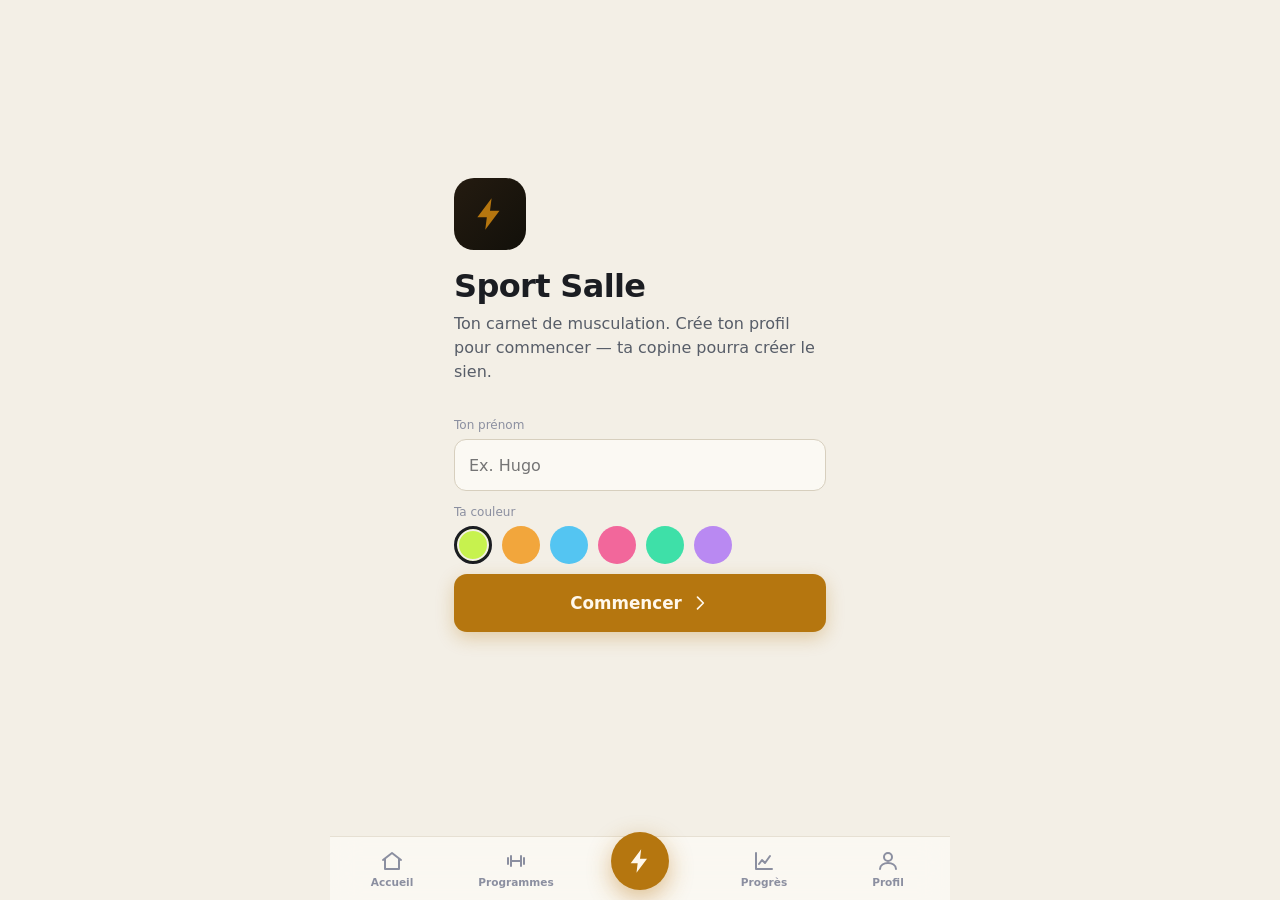
==== index.html @ 4b0e05f3 "Sport Salle — PWA de suivi muscu (v1) Application installable offline-first : multi-profil, biblioth" ====
<!doctype html>
<html lang="fr">
<head>
<meta charset="utf-8">
<meta name="viewport" content="width=device-width, initial-scale=1, viewport-fit=cover, maximum-scale=1, user-scalable=no">
<meta name="theme-color" content="#0c0d10">
<title>Sport Salle</title>
<meta name="description" content="Ton carnet de musculation : programmes, suivi de séances, records et progression.">
<link rel="manifest" href="app.webmanifest">
<link rel="icon" href="icons/favicon-32.png" sizes="32x32" type="image/png">
<link rel="apple-touch-icon" href="icons/apple-touch-icon.png">
<meta name="apple-mobile-web-app-capable" content="yes">
<meta name="mobile-web-app-capable" content="yes">
<meta name="apple-mobile-web-app-status-bar-style" content="black-translucent">
<meta name="apple-mobile-web-app-title" content="Sport Salle">
<link rel="stylesheet" href="css/app.css">
</head>
<body>
<div id="app"><main id="view"></main></div>
<div id="splash"><div class="sp-ico"><svg class="ico" viewBox="0 0 24 24"><path d="M4 9v6M7 7v10M17 7v10M20 9v6M7 12h10"/></svg></div></div>
<script type="module" src="js/app.js"></script>
</body>
</html>
---- css/app.css ----
/* ===== Sport Salle — app styles ===== */
:root{
  --bg:#f3efe6; --bg2:#fbf9f3; --surface:#ffffff; --surface2:#f4f0e7;
  --line:#e6e0d3; --line2:#d7cfbe; --text:#1b1d22; --text2:#575d68; --muted:#8b8fa0;
  --accent:#b5760f; --accent-2:#b5760f; --on-accent:#fff8ec;
  --danger:#d1493a; --good:#2f9e6b;
  --radius:16px; --radius-sm:11px; --tap:52px;
  --shadow:0 1px 2px rgba(20,16,8,.05),0 8px 24px rgba(20,16,8,.07);
  --safe-b:env(safe-area-inset-bottom,0px);
  --font:-apple-system,BlinkMacSystemFont,"Segoe UI",system-ui,Roboto,Helvetica,Arial,sans-serif;
  --mono:ui-monospace,"SF Mono",Menlo,Consolas,monospace;
}
@media (prefers-color-scheme:dark){:root{
  --bg:#0c0d10; --bg2:#111318; --surface:#16181e; --surface2:#1c1f27;
  --line:#262a33; --line2:#343a46; --text:#eef1f6; --text2:#aeb4c1; --muted:#767d8e;
  --on-accent:#12140a; --danger:#ef5f4f; --good:#3ddc97;
  --shadow:0 1px 2px rgba(0,0,0,.4),0 12px 30px rgba(0,0,0,.5);
}}
:root[data-theme="dark"]{
  --bg:#0c0d10; --bg2:#111318; --surface:#16181e; --surface2:#1c1f27;
  --line:#262a33; --line2:#343a46; --text:#eef1f6; --text2:#aeb4c1; --muted:#767d8e;
  --on-accent:#12140a; --danger:#ef5f4f; --good:#3ddc97;
  --shadow:0 1px 2px rgba(0,0,0,.4),0 12px 30px rgba(0,0,0,.5);
}
:root[data-theme="light"]{
  --bg:#f3efe6; --bg2:#fbf9f3; --surface:#ffffff; --surface2:#f4f0e7;
  --line:#e6e0d3; --line2:#d7cfbe; --text:#1b1d22; --text2:#575d68; --muted:#8b8fa0;
  --on-accent:#fff8ec; --danger:#d1493a; --good:#2f9e6b;
  --shadow:0 1px 2px rgba(20,16,8,.05),0 8px 24px rgba(20,16,8,.07);
}

*{box-sizing:border-box;-webkit-tap-highlight-color:transparent}
html,body{margin:0;height:100%}
body{background:var(--bg);color:var(--text);font-family:var(--font);line-height:1.5;
  overscroll-behavior-y:none;-webkit-text-size-adjust:100%;}
body.no-scroll{overflow:hidden}
h1,h2,h3{margin:0;font-weight:750;letter-spacing:-.02em;line-height:1.15}
button{font-family:inherit;color:inherit;cursor:pointer}
input,select{font-family:inherit}
a{color:var(--accent);text-decoration:none}
.mut{color:var(--muted)} .sm{font-size:.82rem} .center{text-align:center}
.pad{padding:16px} .mt{margin-top:12px}
.ell{overflow:hidden;text-overflow:ellipsis;white-space:nowrap;max-width:62vw}
.ico{width:22px;height:22px;fill:none;stroke:currentColor;stroke-width:2;stroke-linecap:round;stroke-linejoin:round;flex:none;display:block}

#app{max-width:620px;margin:0 auto;min-height:100%;position:relative}
#view{min-height:100vh;padding-bottom:calc(78px + var(--safe-b))}
#view.fade{opacity:0}
#view{transition:opacity .12s ease}
.screen-pad{padding:14px 16px 8px}
body.immersive #view{padding-bottom:calc(70px + var(--safe-b))}

/* splash */
#splash{position:fixed;inset:0;display:flex;align-items:center;justify-content:center;background:var(--bg);z-index:100}
#splash .sp-ico{width:64px;height:64px;border-radius:18px;background:linear-gradient(135deg,#241b10,#12100a);display:flex;align-items:center;justify-content:center;color:var(--accent);animation:pulse 1.2s ease-in-out infinite}
#splash .ico{width:34px;height:34px}
@keyframes pulse{0%,100%{transform:scale(1);opacity:.7}50%{transform:scale(1.08);opacity:1}}

/* topbar */
.topbar{display:flex;align-items:center;gap:8px;padding:14px 12px 6px;position:sticky;top:0;background:linear-gradient(var(--bg),color-mix(in srgb,var(--bg) 80%,transparent));backdrop-filter:blur(8px);z-index:10}
.topbar-l,.topbar-r{min-width:40px;display:flex;align-items:center;gap:4px}
.topbar-r{justify-content:flex-end}
.topbar-c{flex:1;min-width:0;text-align:center}
.topbar-c h1{font-size:1.15rem}
.topbar-sub{font-size:.72rem;color:var(--muted)}
.home-top{align-items:flex-end;padding-top:22px}
.home-top .topbar-c{text-align:left}
.home-top .hello{font-size:.9rem;color:var(--muted)}
.home-top h1{font-size:1.7rem}

.icon-btn{width:40px;height:40px;border:none;background:transparent;border-radius:12px;display:flex;align-items:center;justify-content:center;color:var(--text)}
.icon-btn:active{background:var(--surface2)}
.icon-btn.sm{width:34px;height:34px}
.icon-btn.sm .ico{width:19px;height:19px}
.icon-btn.active{color:var(--accent)}
.icon-btn.danger{color:var(--danger)}
.icon-btn .ico{width:23px;height:23px}
.rot{transform:rotate(180deg)}

.avatar{width:38px;height:38px;border-radius:50%;border:2px solid var(--a,var(--accent));background:color-mix(in srgb,var(--a,var(--accent)) 22%,var(--surface));color:var(--text);font-weight:800;font-size:1rem;display:flex;align-items:center;justify-content:center}

/* buttons */
.btn{display:inline-flex;align-items:center;justify-content:center;gap:8px;border:1px solid transparent;border-radius:13px;
  padding:0 16px;height:var(--tap);font-weight:700;font-size:.98rem;background:var(--surface2);color:var(--text);transition:transform .08s}
.btn:active{transform:scale(.975)}
.btn .ico{width:20px;height:20px}
.btn.primary{background:var(--accent);color:var(--on-accent);box-shadow:0 6px 18px color-mix(in srgb,var(--accent) 30%,transparent)}
.btn.ghost{background:var(--surface);border-color:var(--line)}
.btn.danger{background:var(--danger);color:#fff}
.btn.danger-ghost{background:transparent;border-color:transparent;color:var(--danger)}
.btn.full{width:100%;margin-top:10px}
.btn.sm{height:40px;padding:0 12px;font-size:.88rem;border-radius:11px}
.btn.big{height:58px;font-size:1.05rem}

/* cards */
.card{background:var(--surface);border:1px solid var(--line);border-radius:var(--radius);padding:16px;box-shadow:var(--shadow);margin-top:14px}
.card-t{font-size:.95rem;margin-bottom:12px;display:flex;align-items:center;gap:7px}
.card-t .ico{width:18px;height:18px;color:var(--accent)}

/* hero */
.hero{background:linear-gradient(135deg,color-mix(in srgb,var(--accent) 20%,var(--surface)),var(--surface));border:1px solid var(--line);border-radius:20px;padding:20px;margin-top:6px;box-shadow:var(--shadow);position:relative;overflow:hidden}
.hero.resume{background:linear-gradient(135deg,color-mix(in srgb,var(--accent) 30%,var(--surface)),var(--surface));cursor:pointer}
.hero-tag{font-size:.72rem;text-transform:uppercase;letter-spacing:.1em;color:var(--accent);font-weight:800;display:flex;align-items:center;gap:5px}
.hero-tag .ico{width:15px;height:15px}
.hero h2{font-size:1.5rem;margin:8px 0 4px}
.hero p{margin:0;color:var(--text2);font-size:.9rem}
.hero-actions{display:flex;gap:10px;margin-top:16px}
.hero-actions .btn{flex:1}
.hero-cta{display:inline-flex;align-items:center;gap:4px;margin-top:14px;font-weight:700;color:var(--accent)}
.hero-cta .ico{width:18px;height:18px}

/* momentum + stat tiles */
.momentum{display:grid;grid-template-columns:repeat(3,1fr);gap:10px;margin-top:14px}
.stat-tile{background:var(--surface);border:1px solid var(--line);border-radius:14px;padding:12px 10px;text-align:center}
.stat-tile b{display:block;font-size:1.5rem;font-weight:800;font-variant-numeric:tabular-nums;line-height:1}
.stat-tile b .of{font-size:.9rem;color:var(--muted);font-weight:600}
.stat-tile span{display:block;font-size:.68rem;color:var(--text2);margin-top:4px;text-transform:uppercase;letter-spacing:.04em}
.stat-tile em{font-style:normal;font-size:.7rem;color:var(--muted)}

.quick{display:grid;grid-template-columns:repeat(4,1fr);gap:10px;margin-top:14px}
.quick-b{background:var(--surface);border:1px solid var(--line);border-radius:14px;padding:12px 4px;display:flex;flex-direction:column;align-items:center;gap:6px;font-size:.72rem;color:var(--text2)}
.quick-b .ico{width:22px;height:22px;color:var(--accent)}

.recap{cursor:pointer}
.recap-h{display:flex;justify-content:space-between;align-items:center;color:var(--muted);font-size:.78rem;margin-bottom:6px}
.recap-h .ico{width:18px;height:18px}
.recap h3{font-size:1.1rem}
.recap-stats{display:flex;flex-wrap:wrap;gap:12px;margin-top:8px;color:var(--text2);font-size:.83rem}
.recap-stats span{display:inline-flex;align-items:center;gap:5px}
.recap-stats .ico{width:15px;height:15px;color:var(--muted)}
.recap-stats .pr{color:var(--accent)}
.recap-stats .pr .ico{color:var(--accent)}
.bw-row{display:flex;align-items:center;justify-content:space-between;gap:10px}
.bw-row b{font-size:1.4rem}
.hint{color:var(--muted);font-size:.85rem;margin-top:16px;text-align:center}

/* empty */
.empty{text-align:center;padding:40px 20px}
.empty-ico{width:64px;height:64px;border-radius:20px;background:var(--surface2);display:flex;align-items:center;justify-content:center;margin:0 auto 14px;color:var(--accent)}
.empty-ico .ico{width:30px;height:30px}
.empty h3{font-size:1.15rem}
.empty p{color:var(--muted);margin:6px 0 16px;font-size:.9rem}

/* chips / thumbs */
.chips{display:flex;flex-wrap:wrap;gap:6px;margin-top:4px}
.mchip{font-size:.68rem;font-weight:700;padding:3px 8px;border-radius:20px;color:var(--g,var(--muted));background:color-mix(in srgb,var(--g,var(--muted)) 15%,transparent);text-transform:capitalize}
.mchip.alt{color:var(--muted);background:var(--surface2)}
.badge{font-size:.7rem;font-weight:600;padding:4px 9px;border-radius:8px;background:var(--surface2);color:var(--text2)}
.ex-thumb{width:52px;height:52px;border-radius:12px;flex:none;position:relative;overflow:hidden;background:color-mix(in srgb,var(--g,var(--accent)) 16%,var(--surface2));display:flex;align-items:center;justify-content:center}
.ex-thumb img{width:100%;height:100%;object-fit:cover;background:#fff}
.ex-thumb.sm{width:44px;height:44px}
.ex-thumb-fallback{position:absolute;font-weight:800;color:var(--g,var(--accent));font-size:1.2rem}
.ex-thumb img+.ex-thumb-fallback{display:none}
.ex-thumb.noimg img{display:none}

/* library */
.lib-search{display:flex;gap:10px;align-items:center;margin-bottom:8px}
.input-ico{flex:1;position:relative;display:flex;align-items:center}
.input-ico .ico{position:absolute;left:12px;width:20px;height:20px;color:var(--muted)}
.input-ico .input{padding-left:40px}
.count{margin:8px 2px}
.lib-list{display:flex;flex-direction:column;gap:2px}
.lib-row{display:flex;align-items:center;gap:12px;padding:8px;border:none;background:transparent;border-radius:12px;text-align:left;width:100%}
.lib-row:active{background:var(--surface2)}
.lib-info{flex:1;min-width:0}
.lib-info b{display:block;font-size:.95rem;overflow:hidden;text-overflow:ellipsis;white-space:nowrap}
.lib-info span{font-size:.76rem;color:var(--muted);text-transform:capitalize}
.fav-btn{width:38px;height:38px;border:none;background:transparent;border-radius:10px;color:var(--muted);display:flex;align-items:center;justify-content:center}
.fav-btn.on{color:#f2b23c}
.fav-btn.big .ico{width:24px;height:24px}
.filter-tags{display:flex;flex-wrap:wrap;gap:6px;margin:4px 0}
.tag{font-size:.75rem;padding:4px 10px;border-radius:20px;background:color-mix(in srgb,var(--accent) 16%,var(--surface2));color:var(--accent);font-weight:600}
.tag.clear{background:var(--surface2);color:var(--text2);display:inline-flex;align-items:center;gap:3px}
.tag.clear .ico{width:13px;height:13px}

/* detail */
.detail-shots{display:grid;grid-template-columns:1fr 1fr;gap:8px}
.detail-shots figure{margin:0}
.detail-shots img{width:100%;aspect-ratio:4/3;object-fit:cover;background:#fff;border-radius:12px;border:1px solid var(--line2)}
.detail-shots figcaption{text-align:center;font-size:.68rem;color:var(--muted);margin-top:4px;text-transform:uppercase;letter-spacing:.08em}
.detail-noimg{height:150px;border-radius:14px;background:color-mix(in srgb,var(--g,var(--accent)) 18%,var(--surface2));display:flex;align-items:center;justify-content:center;font-size:3rem;font-weight:800;color:var(--g,var(--accent))}
.detail-badges{display:flex;flex-wrap:wrap;gap:6px;margin-top:12px}
.detail-muscles{display:flex;flex-direction:column;gap:10px;margin-top:14px}
.detail-muscles .mut{margin-bottom:4px;display:block;text-transform:uppercase;letter-spacing:.06em;font-size:.7rem}
.mini-stats{display:grid;grid-template-columns:repeat(3,1fr);gap:8px;margin-bottom:12px;text-align:center}
.mini-stats b{display:block;font-size:1.2rem;font-weight:800}
.mini-stats span{font-size:.68rem;color:var(--muted)}
.steps{margin:0;padding-left:20px;color:var(--text2);font-size:.9rem;display:flex;flex-direction:column;gap:8px}
.detail-actions{margin-top:16px}

/* routines list */
.rt-list{display:flex;flex-direction:column;gap:12px}
.rt-card{background:var(--surface);border:1px solid var(--line);border-radius:var(--radius);padding:14px;box-shadow:var(--shadow)}
.rt-main{display:block;width:100%;text-align:left;border:none;background:transparent;padding:0}
.rt-head{display:flex;justify-content:space-between;align-items:baseline;gap:8px}
.rt-head h3{font-size:1.1rem}
.rt-exs{display:flex;flex-wrap:wrap;gap:6px;margin-top:8px}
.rt-ex{font-size:.75rem;padding:4px 9px;border-radius:8px;background:var(--surface2);color:var(--text2)}
.rt-ex.more{color:var(--accent)}
.rt-start{margin-top:12px;width:100%}

/* routine editor */
.title-input{font-size:1.2rem;font-weight:700;margin-bottom:10px}
.edit-list{display:flex;flex-direction:column;gap:8px;margin-bottom:12px}
.edit-item{display:flex;align-items:center;gap:10px;background:var(--surface);border:1px solid var(--line);border-radius:14px;padding:8px 10px}
.edit-info{flex:1;min-width:0;text-align:left;border:none;background:transparent;padding:4px 0}
.edit-info b{display:block;font-size:.92rem;overflow:hidden;text-overflow:ellipsis;white-space:nowrap}
.edit-info span{font-size:.76rem;color:var(--muted)}
.edit-ord{display:flex;align-items:center;gap:2px}
.field3{display:grid;grid-template-columns:repeat(3,1fr);gap:8px}
.field2{display:grid;grid-template-columns:1fr 1fr;gap:8px;margin-top:10px}
.field3 label,.field2 label{font-size:.72rem;color:var(--muted);display:flex;flex-direction:column;gap:4px}
.item-edit .input{margin-top:2px}
.field-label{font-size:.75rem;color:var(--muted);display:block;margin:12px 0 5px}

/* inputs */
.input{width:100%;height:var(--tap);border:1px solid var(--line2);background:var(--bg2);color:var(--text);border-radius:12px;padding:0 14px;font-size:1rem}
.input:focus{outline:none;border-color:var(--accent)}
.select{appearance:none;background-image:url("data:image/svg+xml,%3Csvg xmlns='http://www.w3.org/2000/svg' width='12' height='8' viewBox='0 0 12 8'%3E%3Cpath fill='none' stroke='%23888' stroke-width='2' d='M1 1l5 5 5-5'/%3E%3C/svg%3E");background-repeat:no-repeat;background-position:right 14px center;padding-right:36px}
textarea.input{height:auto;padding:12px 14px}

/* menu rows */
.menu-row{display:flex;align-items:center;gap:12px;width:100%;text-align:left;border:none;background:transparent;padding:14px 8px;border-radius:12px;font-size:1rem;font-weight:600;color:var(--text)}
.menu-row:active{background:var(--surface2)}
.menu-row.danger{color:var(--danger)}
.menu-row.sel{color:var(--accent)}
.menu-row.big{font-size:1.05rem;background:var(--surface2)}
.menu-row .ico{width:22px;height:22px;color:var(--muted)}
.menu-row.danger .ico{color:var(--danger)}
.menu-row .mut{margin-left:auto}
.fab-sep{text-align:center;color:var(--muted);font-size:.75rem;margin:10px 0 4px;text-transform:uppercase;letter-spacing:.08em}

/* picker */
.pick-search{display:flex;flex-direction:column;gap:8px;margin-bottom:10px}
.pick-list{display:flex;flex-direction:column;gap:2px;max-height:52vh;overflow-y:auto;-webkit-overflow-scrolling:touch;margin:0 -6px}
.pick-row{display:flex;align-items:center;gap:12px;padding:8px 6px;border:none;background:transparent;border-radius:12px;width:100%;text-align:left}
.pick-row.sel{background:color-mix(in srgb,var(--accent) 14%,transparent)}
.pick-info{flex:1;min-width:0}
.pick-info b{display:block;font-size:.92rem;overflow:hidden;text-overflow:ellipsis;white-space:nowrap}
.pick-info span{font-size:.74rem;color:var(--muted);text-transform:capitalize}
.pick-check{width:32px;height:32px;border-radius:50%;display:flex;align-items:center;justify-content:center;color:var(--muted);flex:none}
.pick-row.sel .pick-check{color:var(--accent)}
.pick-check .ico{width:20px;height:20px}
.pick-foot{padding-top:10px;position:sticky;bottom:0;background:var(--surface)}
.pick-foot .btn{width:100%}
.pick-empty{text-align:center;color:var(--muted);padding:20px}
.pick-row.simple{background:var(--surface2);margin-bottom:6px}

/* ===== workout ===== */
.wk-top{background:var(--bg)}
.wk-elapsed{display:block;font-size:.78rem;color:var(--accent);font-variant-numeric:tabular-nums;font-weight:700}
.wk-body{padding-bottom:90px}
.wk-ex{background:var(--surface);border:1px solid var(--line);border-radius:var(--radius);padding:12px;margin-top:12px;box-shadow:var(--shadow)}
.wk-ex-head{display:flex;align-items:center;gap:10px;margin-bottom:8px}
.wk-ex-t{flex:1;min-width:0}
.wk-ex-t b{display:block;font-size:1rem;overflow:hidden;text-overflow:ellipsis;white-space:nowrap}
.wk-ex-t span{font-size:.74rem;color:var(--muted);text-transform:capitalize}
.ex-target{color:var(--accent);text-transform:none;margin-left:4px}
.set-head{display:grid;grid-template-columns:38px 52px 1fr 1fr 48px;gap:8px;padding:0 2px 6px;font-size:.66rem;color:var(--muted);text-transform:uppercase;letter-spacing:.05em;text-align:center}
.set-head span:nth-child(3),.set-head span:nth-child(4){text-align:center}
.set-list{display:flex;flex-direction:column;gap:6px}
.set-row{display:grid;grid-template-columns:38px 52px 1fr 1fr 48px;gap:8px;align-items:center}
.set-n{height:40px;border-radius:10px;border:none;background:var(--surface2);color:var(--text2);font-weight:800;font-size:.9rem}
.set-row.type-warmup .set-n{color:#e0a52f;background:color-mix(in srgb,#e0a52f 16%,var(--surface2))}
.set-row.type-failure .set-n{color:var(--danger)}
.set-row.type-dropset .set-n{color:#6aa9e0}
.set-prev{height:40px;border:none;background:transparent;color:var(--muted);font-size:.76rem;font-variant-numeric:tabular-nums}
.set-prev:disabled{opacity:.5}
.set-in{height:44px;border:1px solid var(--line2);background:var(--bg2);color:var(--text);border-radius:11px;text-align:center;font-size:1.05rem;font-weight:600;width:100%;padding:0 2px;font-variant-numeric:tabular-nums}
.set-in:focus{outline:none;border-color:var(--accent)}
.set-do{height:44px;border-radius:11px;border:1px solid var(--line2);background:var(--surface2);color:var(--muted);display:flex;align-items:center;justify-content:center}
.set-do .ico{width:22px;height:22px}
.set-row.done .set-do{background:var(--good);border-color:var(--good);color:#fff}
.set-row.done .set-in{border-color:color-mix(in srgb,var(--good) 40%,var(--line2));background:color-mix(in srgb,var(--good) 8%,var(--bg2))}
.set-row.done{opacity:.92}
.add-set{margin-top:8px;width:100%;height:40px}
.wk-empty{margin-top:30px}
.danger-ghost{color:var(--danger)}

/* rest bar */
.rest-bar{position:fixed;left:0;right:0;bottom:0;z-index:40;display:none;align-items:center;gap:10px;
  padding:12px 14px calc(12px + var(--safe-b));background:var(--surface);border-top:1px solid var(--line2);
  max-width:620px;margin:0 auto;box-shadow:0 -6px 20px rgba(0,0,0,.15)}
.rest-bar.show{display:flex}
.rest-fill{position:absolute;left:0;top:0;height:3px;background:var(--accent);transition:width 1s linear}
.rest-bar.ending .rest-fill{background:var(--danger)}
.rest-time{font-size:1.5rem;font-weight:800;font-variant-numeric:tabular-nums;min-width:66px;text-align:center;color:var(--accent)}
.rest-bar.ending .rest-time{color:var(--danger)}
.rest-adj{border:1px solid var(--line2);background:var(--surface2);border-radius:10px;height:40px;padding:0 12px;font-weight:700;font-size:.85rem;color:var(--text)}
.rest-skip{margin-left:auto;border:none;background:transparent;color:var(--muted);font-weight:700;padding:0 6px}

/* summary */
.summary{padding:24px 18px}
.summary-hero{text-align:center;padding:20px 0}
.summary-badge{width:76px;height:76px;border-radius:50%;background:var(--good);color:#fff;display:flex;align-items:center;justify-content:center;margin:0 auto 14px;box-shadow:0 8px 30px color-mix(in srgb,var(--good) 40%,transparent)}
.summary-badge .ico{width:40px;height:40px;stroke-width:3}
.summary-hero h1{font-size:1.7rem}
.summary-hero p{color:var(--muted);margin-top:4px}
.summary-stats{display:grid;grid-template-columns:repeat(4,1fr);gap:8px;margin-top:8px}
.summary-stats.compact{margin-top:0}
.summary-stats>div{background:var(--surface);border:1px solid var(--line);border-radius:12px;padding:12px 4px;text-align:center}
.summary-stats b{display:block;font-size:1.15rem;font-weight:800;font-variant-numeric:tabular-nums}
.summary-stats span{font-size:.64rem;color:var(--muted);text-transform:uppercase;letter-spacing:.03em}
.pr-card{border-color:color-mix(in srgb,var(--accent) 40%,var(--line))}
.pr-row{display:flex;align-items:center;gap:10px;padding:8px 0}
.pr-row .ico{width:22px;height:22px;color:#f2b23c;flex:none}
.pr-row b{display:block;font-size:.95rem}
.pr-row span{font-size:.78rem;color:var(--muted)}
.summary-actions{margin-top:20px;display:flex;flex-direction:column;gap:2px}

/* history */
.month-h{font-size:.85rem;color:var(--muted);text-transform:uppercase;letter-spacing:.05em;margin:18px 2px 8px;font-weight:700}
.hist-row{display:flex;align-items:center;gap:14px;padding:10px 8px;border:none;background:transparent;width:100%;text-align:left;border-radius:12px}
.hist-row:active{background:var(--surface2)}
.hist-date{width:44px;text-align:center;flex:none}
.hist-date b{display:block;font-size:1.3rem;font-weight:800;line-height:1}
.hist-date span{font-size:.66rem;color:var(--muted);text-transform:uppercase}
.hist-info{flex:1;min-width:0}
.hist-info b{display:block;font-size:.95rem;overflow:hidden;text-overflow:ellipsis;white-space:nowrap}
.hist-info span{font-size:.76rem;color:var(--muted)}
.hist-dur{font-size:.8rem;color:var(--muted);font-variant-numeric:tabular-nums}
.pr-pill{display:inline-flex;align-items:center;gap:3px;background:color-mix(in srgb,#f2b23c 18%,transparent);color:#dd9b23;padding:4px 8px;border-radius:20px;font-size:.75rem;font-weight:700}
.pr-pill .ico{width:14px;height:14px}
.pr-pill.sm{padding:3px 6px}
.sess-note{background:var(--surface2);border-radius:12px;padding:10px 12px;font-size:.88rem;color:var(--text2);margin-top:12px}
.hd-ex .hd-head{display:flex;align-items:center;gap:10px;margin-bottom:8px}
.hd-head b{display:block;font-size:.95rem}
.hd-head span{font-size:.76rem;color:var(--muted)}
.hd-sets{display:flex;flex-direction:column;gap:4px}
.hd-set{display:grid;grid-template-columns:26px 1fr auto;gap:10px;align-items:center;font-size:.88rem;padding:3px 0}
.hd-n{width:24px;height:24px;border-radius:7px;background:var(--surface2);color:var(--text2);display:flex;align-items:center;justify-content:center;font-size:.72rem;font-weight:700}
.hd-set.warmup .hd-n{color:#e0a52f}
.hd-e1{font-size:.72rem;color:var(--muted)}
.hd-note{font-size:.82rem;color:var(--text2);font-style:italic;margin:8px 0 0}

/* progress */
.ex-kpis,.mini-stats{display:grid;grid-template-columns:repeat(3,1fr);gap:8px;text-align:center;margin-top:4px}
.ex-kpis>div{background:var(--surface);border:1px solid var(--line);border-radius:12px;padding:12px 4px}
.ex-kpis b{display:block;font-size:1.15rem;font-weight:800}
.ex-kpis span{font-size:.66rem;color:var(--muted);text-transform:uppercase}
.rm-grid{display:grid;grid-template-columns:repeat(auto-fill,minmax(80px,1fr));gap:8px}
.rm-cell{background:var(--surface2);border-radius:10px;padding:10px 6px;text-align:center}
.rm-cell b{display:block;font-size:1rem;font-weight:800}
.rm-cell span{font-size:.68rem;color:var(--muted)}
.mv-row{display:grid;grid-template-columns:76px 1fr 34px;gap:10px;align-items:center;margin-bottom:8px}
.mv-name{font-size:.8rem;color:var(--text2)}
.mv-bar{height:10px;background:var(--surface2);border-radius:6px;overflow:hidden}
.mv-bar>div{height:100%;border-radius:6px}
.mv-n{font-size:.78rem;color:var(--muted);text-align:right;font-variant-numeric:tabular-nums}
.ex-mini{display:flex;align-items:center;gap:12px;width:100%;border:none;background:transparent;padding:8px 0;text-align:left}
.ex-mini b{display:block;font-size:.92rem}
.ex-mini span{font-size:.74rem;color:var(--muted)}
.ex-mini .ico{margin-left:auto;color:var(--muted)}
.single-val{font-size:2rem;font-weight:800;text-align:center;padding:20px}

/* segmented + settings */
.segmented{display:inline-flex;background:var(--surface2);border-radius:11px;padding:3px;gap:2px}
.segmented.sm{font-size:.85rem}
.seg{border:none;background:transparent;color:var(--text2);padding:8px 14px;border-radius:9px;font-weight:600;font-size:.85rem}
.seg.on{background:var(--surface);color:var(--text);box-shadow:var(--shadow)}
.setting{display:flex;align-items:center;justify-content:space-between;gap:10px;padding:11px 0;border-bottom:1px solid var(--line)}
.setting:last-child{border-bottom:none}
.setting>span{font-size:.92rem}
.stepper{display:flex;align-items:center;gap:6px}
.stepper button{width:34px;height:34px;border-radius:9px;border:1px solid var(--line2);background:var(--surface2);color:var(--text);display:flex;align-items:center;justify-content:center}
.stepper button .ico{width:18px;height:18px}
.stepper b{min-width:44px;text-align:center;font-variant-numeric:tabular-nums}
.switch{width:50px;height:30px;border-radius:16px;border:none;background:var(--line2);position:relative;transition:background .15s}
.switch.on{background:var(--good)}
.switch span{position:absolute;top:3px;left:3px;width:24px;height:24px;border-radius:50%;background:#fff;transition:transform .15s}
.switch.on span{transform:translateX(20px)}

/* metrics list */
.metric-list{display:flex;flex-direction:column}
.metric-row{display:flex;align-items:center;gap:12px;padding:9px 0;border-bottom:1px solid var(--line)}
.metric-row:last-child{border:none}
.metric-row span{color:var(--muted);font-size:.85rem;flex:1}
.metric-row b{font-variant-numeric:tabular-nums}

/* profiles */
.prof-list{display:flex;flex-direction:column;gap:4px;margin-bottom:10px}
.prof-row{display:flex;align-items:center;gap:12px;width:100%;border:1px solid transparent;background:transparent;border-radius:12px;padding:8px;text-align:left}
.prof-row.active{background:var(--surface2)}
.prof-name{flex:1;font-weight:600}
.prof-active{color:var(--good);font-size:.76rem;display:inline-flex;align-items:center;gap:3px}
.prof-active .ico{width:15px;height:15px}
.install-card{border-color:color-mix(in srgb,var(--accent) 35%,var(--line))}
.accent-pick{display:flex;gap:10px;flex-wrap:wrap}
.accent-dot{width:38px;height:38px;border-radius:50%;background:var(--a);border:3px solid transparent}
.accent-dot.sel{border-color:var(--text);box-shadow:0 0 0 2px var(--bg) inset}

/* onboarding */
.onboard{padding:40px 24px;max-width:420px;margin:0 auto;min-height:90vh;display:flex;flex-direction:column;justify-content:center}
.onboard-icon{width:72px;height:72px;border-radius:20px;background:linear-gradient(135deg,#241b10,#12100a);display:flex;align-items:center;justify-content:center;color:var(--accent);margin-bottom:18px}
.onboard-icon .ico{width:38px;height:38px}
.onboard h1{font-size:2rem}
.onboard p{color:var(--text2);margin:8px 0 20px}

/* charts */
.chart{width:100%;height:auto;display:block;overflow:visible}
.chart-area{fill:color-mix(in srgb,var(--accent) 14%,transparent);stroke:none}
.chart-line{fill:none;stroke:var(--accent);stroke-width:2.5;stroke-linecap:round;stroke-linejoin:round;vector-effect:non-scaling-stroke}
.chart-trend{fill:none;stroke:var(--text2);stroke-width:1.5;stroke-dasharray:4 4;vector-effect:non-scaling-stroke}
.chart-dot{fill:var(--accent)}
.chart-end{fill:var(--text);font-size:11px;font-weight:700;font-family:var(--mono)}
.chart-x{fill:var(--muted);font-size:9px;font-family:var(--mono)}
.chart-empty{fill:var(--muted);font-size:12px}
.chart-bar{fill:color-mix(in srgb,var(--accent) 70%,transparent)}
.chart-bar.hot{fill:var(--accent)}
.spark{width:90px;height:34px}
.spark-line{fill:none;stroke:var(--accent);stroke-width:2;stroke-linecap:round;stroke-linejoin:round;vector-effect:non-scaling-stroke}

/* ===== tab bar ===== */
.tabbar{position:fixed;left:0;right:0;bottom:0;z-index:30;max-width:620px;margin:0 auto;
  display:grid;grid-template-columns:repeat(5,1fr);align-items:center;
  height:calc(64px + var(--safe-b));padding-bottom:var(--safe-b);
  background:color-mix(in srgb,var(--bg2) 92%,transparent);backdrop-filter:blur(14px);border-top:1px solid var(--line)}
body.immersive .tabbar{display:none}
.tab{border:none;background:transparent;display:flex;flex-direction:column;align-items:center;gap:3px;color:var(--muted);font-size:.66rem;font-weight:600;padding:6px 0}
.tab .ico{width:24px;height:24px}
.tab.on{color:var(--accent)}
.fab{width:58px;height:58px;border-radius:50%;border:none;background:var(--accent);color:var(--on-accent);
  display:flex;align-items:center;justify-content:center;margin:0 auto;transform:translateY(-8px);
  box-shadow:0 8px 24px color-mix(in srgb,var(--accent) 45%,transparent)}
.fab .ico{width:28px;height:28px}
.fab:active{transform:translateY(-8px) scale(.95)}

/* ===== sheets ===== */
.sheet-back{position:fixed;inset:0;z-index:60;background:rgba(0,0,0,.5);opacity:0;transition:opacity .2s;display:flex;align-items:flex-end;justify-content:center}
.sheet-back.in{opacity:1}
.sheet{background:var(--bg2);width:100%;max-width:620px;border-radius:22px 22px 0 0;padding:8px 18px calc(20px + var(--safe-b));max-height:90vh;overflow-y:auto;transform:translateY(100%);transition:transform .24s cubic-bezier(.2,.8,.2,1);box-shadow:0 -10px 40px rgba(0,0,0,.3)}
.sheet-back.in .sheet{transform:translateY(0)}
.sheet.tall{min-height:70vh}
.sheet-grip{width:40px;height:4px;border-radius:3px;background:var(--line2);margin:6px auto 4px}
.sheet-head{display:flex;align-items:center;justify-content:space-between;margin-bottom:8px}
.sheet-head h3{font-size:1.1rem}
.dialog-msg{color:var(--text2);margin:4px 0 16px}
.dialog-actions{display:flex;gap:10px;margin-top:16px}
.dialog-actions .btn{flex:1;margin:0}

/* toast */
.toast-host{position:fixed;left:0;right:0;bottom:calc(80px + var(--safe-b));z-index:70;display:flex;flex-direction:column;align-items:center;gap:8px;pointer-events:none;padding:0 16px}
.toast{background:#22252d;color:#fff;padding:12px 16px;border-radius:12px;font-size:.9rem;box-shadow:0 8px 24px rgba(0,0,0,.35);display:flex;align-items:center;gap:14px;transform:translateY(20px);opacity:0;transition:.2s;pointer-events:auto;max-width:520px}
:root[data-theme="light"] .toast{background:#22252d}
.toast.in{transform:translateY(0);opacity:1}
.toast.error{background:var(--danger)}
.toast-act{background:transparent;border:none;color:var(--accent);font-weight:700}

/* confetti */
.confetti-host{position:fixed;inset:0;z-index:80;pointer-events:none;overflow:hidden}
.confetti-host i{position:absolute;width:9px;height:9px;border-radius:2px;will-change:transform,opacity}

@media (prefers-reduced-motion:reduce){*{animation-duration:.001ms!important;transition-duration:.05ms!important}}
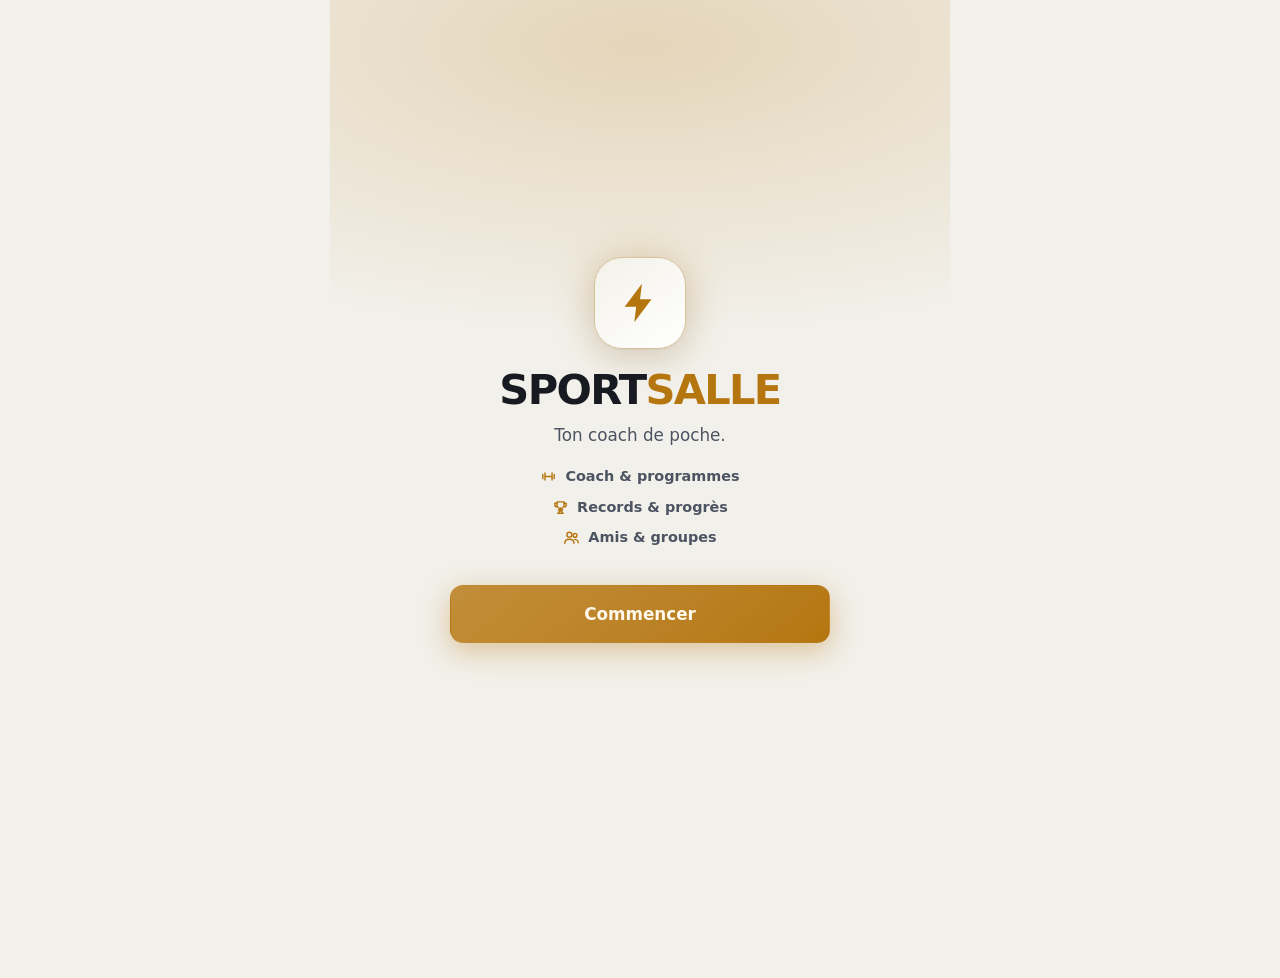
==== commit 183418de: "v2.4.0 — revue totale : hors-ligne, cohérence compte, perf, a11y, copy HORS-LIGNE (bloquant corrigé)" ====
--- a/index.html
+++ b/index.html
@@ -2,7 +2,7 @@
 <html lang="fr">
 <head>
 <meta charset="utf-8">
-<meta name="viewport" content="width=device-width, initial-scale=1, viewport-fit=cover, maximum-scale=1, user-scalable=no">
+<meta name="viewport" content="width=device-width, initial-scale=1, viewport-fit=cover">
 <meta name="theme-color" content="#0c0d10">
 <title>Sport Salle</title>
 <meta name="description" content="Ton carnet de musculation : programmes, suivi de séances, records et progression.">
--- a/css/app.css
+++ b/css/app.css
@@ -1,32 +1,33 @@
-/* ===== Sport Salle — app styles ===== */
+/* ===== Sport Salle v2 — design system « Charbon & Volt » ===== */
 :root{
-  --bg:#f3efe6; --bg2:#fbf9f3; --surface:#ffffff; --surface2:#f4f0e7;
-  --line:#e6e0d3; --line2:#d7cfbe; --text:#1b1d22; --text2:#575d68; --muted:#8b8fa0;
+  --bg:#f2f0ea; --bg2:#faf9f5; --surface:#ffffff; --surface2:#f3f1e9;
+  --line:#e6e3d8; --line2:#d3cfc0; --text:#171a21; --text2:#4c5361; --muted:#6d7280;
   --accent:#b5760f; --accent-2:#b5760f; --on-accent:#fff8ec;
   --danger:#d1493a; --good:#2f9e6b;
-  --radius:16px; --radius-sm:11px; --tap:52px;
-  --shadow:0 1px 2px rgba(20,16,8,.05),0 8px 24px rgba(20,16,8,.07);
+  --radius:18px; --radius-sm:12px; --tap:54px;
+  --shadow:0 1px 2px rgba(24,20,10,.04),0 10px 30px rgba(24,20,10,.07);
+  --glow:0 8px 28px;
   --safe-b:env(safe-area-inset-bottom,0px);
   --font:-apple-system,BlinkMacSystemFont,"Segoe UI",system-ui,Roboto,Helvetica,Arial,sans-serif;
   --mono:ui-monospace,"SF Mono",Menlo,Consolas,monospace;
 }
 @media (prefers-color-scheme:dark){:root{
-  --bg:#0c0d10; --bg2:#111318; --surface:#16181e; --surface2:#1c1f27;
-  --line:#262a33; --line2:#343a46; --text:#eef1f6; --text2:#aeb4c1; --muted:#767d8e;
-  --on-accent:#12140a; --danger:#ef5f4f; --good:#3ddc97;
-  --shadow:0 1px 2px rgba(0,0,0,.4),0 12px 30px rgba(0,0,0,.5);
+  --bg:#0a0c11; --bg2:#0e1118; --surface:#151924; --surface2:#1c2130;
+  --line:#262d3f; --line2:#3a4158; --text:#f2f4f9; --text2:#b6bdcc; --muted:#7d8698;
+  --on-accent:#12140a; --danger:#f06a5c; --good:#3ddc97;
+  --shadow:0 1px 2px rgba(0,0,0,.45),0 14px 38px rgba(0,0,0,.5);
 }}
+:root[data-theme="light"]{
+  --bg:#f2f0ea; --bg2:#faf9f5; --surface:#ffffff; --surface2:#f3f1e9;
+  --line:#e6e3d8; --line2:#d3cfc0; --text:#171a21; --text2:#4c5361; --muted:#6d7280;
+  --on-accent:#fff8ec; --danger:#d1493a; --good:#2f9e6b;
+  --shadow:0 1px 2px rgba(24,20,10,.04),0 10px 30px rgba(24,20,10,.07);
+}
 :root[data-theme="dark"]{
-  --bg:#0c0d10; --bg2:#111318; --surface:#16181e; --surface2:#1c1f27;
-  --line:#262a33; --line2:#343a46; --text:#eef1f6; --text2:#aeb4c1; --muted:#767d8e;
-  --on-accent:#12140a; --danger:#ef5f4f; --good:#3ddc97;
-  --shadow:0 1px 2px rgba(0,0,0,.4),0 12px 30px rgba(0,0,0,.5);
-}
-:root[data-theme="light"]{
-  --bg:#f3efe6; --bg2:#fbf9f3; --surface:#ffffff; --surface2:#f4f0e7;
-  --line:#e6e0d3; --line2:#d7cfbe; --text:#1b1d22; --text2:#575d68; --muted:#8b8fa0;
-  --on-accent:#fff8ec; --danger:#d1493a; --good:#2f9e6b;
-  --shadow:0 1px 2px rgba(20,16,8,.05),0 8px 24px rgba(20,16,8,.07);
+  --bg:#0a0c11; --bg2:#0e1118; --surface:#151924; --surface2:#1c2130;
+  --line:#262d3f; --line2:#3a4158; --text:#f2f4f9; --text2:#b6bdcc; --muted:#7d8698;
+  --on-accent:#12140a; --danger:#f06a5c; --good:#3ddc97;
+  --shadow:0 1px 2px rgba(0,0,0,.45),0 14px 38px rgba(0,0,0,.5);
 }
 
 *{box-sizing:border-box;-webkit-tap-highlight-color:transparent}
@@ -45,13 +46,21 @@
 
 #app{max-width:620px;margin:0 auto;min-height:100%;position:relative}
 #view{min-height:100vh;padding-bottom:calc(78px + var(--safe-b))}
-#view.fade{opacity:0}
-#view{transition:opacity .12s ease}
+
+/* ---- transitions de vue (navigation entre écrans) ---- */
+.view-in{animation:viewIn .26s cubic-bezier(.2,.8,.2,1)}
+@keyframes viewIn{from{opacity:0;transform:translateY(10px)}to{opacity:1;transform:none}}
+::view-transition-old(root){animation:vtOut .14s ease both}
+::view-transition-new(root){animation:vtIn .26s cubic-bezier(.2,.8,.2,1) both}
+@keyframes vtOut{to{opacity:0}}
+@keyframes vtIn{from{opacity:0;transform:translateY(10px)}}
+.tabbar{view-transition-name:tabbar} /* la tabbar reste stable pendant la transition */
 .screen-pad{padding:14px 16px 8px}
 body.immersive #view{padding-bottom:calc(70px + var(--safe-b))}
 
 /* splash */
-#splash{position:fixed;inset:0;display:flex;align-items:center;justify-content:center;background:var(--bg);z-index:100}
+#splash{position:fixed;inset:0;display:flex;align-items:center;justify-content:center;background:var(--bg);z-index:100;transition:opacity .3s ease}
+#splash.out{opacity:0;pointer-events:none}
 #splash .sp-ico{width:64px;height:64px;border-radius:18px;background:linear-gradient(135deg,#241b10,#12100a);display:flex;align-items:center;justify-content:center;color:var(--accent);animation:pulse 1.2s ease-in-out infinite}
 #splash .ico{width:34px;height:34px}
 @keyframes pulse{0%,100%{transform:scale(1);opacity:.7}50%{transform:scale(1.08);opacity:1}}
@@ -66,11 +75,11 @@
 .home-top{align-items:flex-end;padding-top:22px}
 .home-top .topbar-c{text-align:left}
 .home-top .hello{font-size:.9rem;color:var(--muted)}
-.home-top h1{font-size:1.7rem}
+.home-top h1{font-size:1.95rem;font-weight:800;letter-spacing:-.03em}
 
 .icon-btn{width:40px;height:40px;border:none;background:transparent;border-radius:12px;display:flex;align-items:center;justify-content:center;color:var(--text)}
 .icon-btn:active{background:var(--surface2)}
-.icon-btn.sm{width:34px;height:34px}
+.icon-btn.sm{width:40px;height:40px}
 .icon-btn.sm .ico{width:19px;height:19px}
 .icon-btn.active{color:var(--accent)}
 .icon-btn.danger{color:var(--danger)}
@@ -84,7 +93,7 @@
   padding:0 16px;height:var(--tap);font-weight:700;font-size:.98rem;background:var(--surface2);color:var(--text);transition:transform .08s}
 .btn:active{transform:scale(.975)}
 .btn .ico{width:20px;height:20px}
-.btn.primary{background:var(--accent);color:var(--on-accent);box-shadow:0 6px 18px color-mix(in srgb,var(--accent) 30%,transparent)}
+.btn.primary{background:linear-gradient(140deg,color-mix(in srgb,var(--accent) 82%,#fff 14%),var(--accent));color:var(--on-accent);box-shadow:var(--glow) color-mix(in srgb,var(--accent) 38%,transparent)}
 .btn.ghost{background:var(--surface);border-color:var(--line)}
 .btn.danger{background:var(--danger);color:#fff}
 .btn.danger-ghost{background:transparent;border-color:transparent;color:var(--danger)}
@@ -93,16 +102,16 @@
 .btn.big{height:58px;font-size:1.05rem}
 
 /* cards */
-.card{background:var(--surface);border:1px solid var(--line);border-radius:var(--radius);padding:16px;box-shadow:var(--shadow);margin-top:14px}
+.card{background:var(--surface);border:1px solid var(--line);border-radius:var(--radius);padding:16px;box-shadow:var(--shadow),inset 0 1px 0 rgba(255,255,255,.035);margin-top:14px}
 .card-t{font-size:.95rem;margin-bottom:12px;display:flex;align-items:center;gap:7px}
 .card-t .ico{width:18px;height:18px;color:var(--accent)}
 
 /* hero */
-.hero{background:linear-gradient(135deg,color-mix(in srgb,var(--accent) 20%,var(--surface)),var(--surface));border:1px solid var(--line);border-radius:20px;padding:20px;margin-top:6px;box-shadow:var(--shadow);position:relative;overflow:hidden}
+.hero{background:linear-gradient(140deg,color-mix(in srgb,var(--accent) 22%,var(--surface)) 0%,var(--surface) 70%);border:1px solid color-mix(in srgb,var(--accent) 25%,var(--line));border-radius:24px;padding:22px;margin-top:6px;box-shadow:var(--shadow);position:relative;overflow:hidden}
 .hero.resume{background:linear-gradient(135deg,color-mix(in srgb,var(--accent) 30%,var(--surface)),var(--surface));cursor:pointer}
 .hero-tag{font-size:.72rem;text-transform:uppercase;letter-spacing:.1em;color:var(--accent);font-weight:800;display:flex;align-items:center;gap:5px}
 .hero-tag .ico{width:15px;height:15px}
-.hero h2{font-size:1.5rem;margin:8px 0 4px}
+.hero h2{font-size:clamp(1.5rem,6vw,1.9rem);margin:8px 0 4px;letter-spacing:-.02em}
 .hero p{margin:0;color:var(--text2);font-size:.9rem}
 .hero-actions{display:flex;gap:10px;margin-top:16px}
 .hero-actions .btn{flex:1}
@@ -165,7 +174,7 @@
 .lib-info{flex:1;min-width:0}
 .lib-info b{display:block;font-size:.95rem;overflow:hidden;text-overflow:ellipsis;white-space:nowrap}
 .lib-info span{font-size:.76rem;color:var(--muted);text-transform:capitalize}
-.fav-btn{width:38px;height:38px;border:none;background:transparent;border-radius:10px;color:var(--muted);display:flex;align-items:center;justify-content:center}
+.fav-btn{width:42px;height:42px;border:none;background:transparent;border-radius:10px;color:var(--muted);display:flex;align-items:center;justify-content:center}
 .fav-btn.on{color:#f2b23c}
 .fav-btn.big .ico{width:24px;height:24px}
 .filter-tags{display:flex;flex-wrap:wrap;gap:6px;margin:4px 0}
@@ -198,6 +207,22 @@
 .rt-ex{font-size:.75rem;padding:4px 9px;border-radius:8px;background:var(--surface2);color:var(--text2)}
 .rt-ex.more{color:var(--accent)}
 .rt-start{margin-top:12px;width:100%}
+
+/* templates */
+.tpl-banner{display:flex;align-items:center;gap:10px;width:100%;text-align:left;border:1px solid color-mix(in srgb,var(--accent) 35%,var(--line));border-radius:var(--radius);padding:14px 16px;margin-bottom:14px;background:linear-gradient(120deg,color-mix(in srgb,var(--accent) 16%,var(--surface)),var(--surface));box-shadow:var(--shadow)}
+.tpl-banner-t{flex:1;min-width:0}
+.tpl-banner-t b{display:block;font-size:.98rem}
+.tpl-banner-t span{font-size:.78rem;color:var(--text2)}
+.tpl-banner .ico{color:var(--accent)}
+.tpl-list{display:flex;flex-direction:column;gap:12px}
+.tpl-card{background:var(--surface);border:1px solid var(--line);border-radius:14px;padding:14px}
+.tpl-head{display:flex;align-items:flex-start;justify-content:space-between;gap:10px}
+.tpl-head b{font-size:1rem}
+.tpl-meta{display:flex;align-items:center;gap:6px;margin-top:5px;flex-wrap:wrap}
+.tpl-pill{font-size:.66rem;font-weight:700;padding:3px 8px;border-radius:16px;background:color-mix(in srgb,var(--accent) 16%,transparent);color:var(--accent);text-transform:uppercase;letter-spacing:.04em}
+.tpl-pill.alt{background:var(--surface2);color:var(--text2)}
+.tpl-tag{font-size:.83rem;color:var(--text2);margin:8px 0}
+.tpl-card .btn{flex:none}
 
 /* routine editor */
 .title-input{font-size:1.2rem;font-weight:700;margin-bottom:10px}
@@ -259,7 +284,8 @@
 .set-head{display:grid;grid-template-columns:38px 52px 1fr 1fr 48px;gap:8px;padding:0 2px 6px;font-size:.66rem;color:var(--muted);text-transform:uppercase;letter-spacing:.05em;text-align:center}
 .set-head span:nth-child(3),.set-head span:nth-child(4){text-align:center}
 .set-list{display:flex;flex-direction:column;gap:6px}
-.set-row{display:grid;grid-template-columns:38px 52px 1fr 1fr 48px;gap:8px;align-items:center}
+.set-row{display:grid;grid-template-columns:38px 52px 1fr 1fr 48px;gap:8px;align-items:center;touch-action:pan-y;transition:transform .18s ease}
+.set-row.swiping{transition:none}
 .set-n{height:40px;border-radius:10px;border:none;background:var(--surface2);color:var(--text2);font-weight:800;font-size:.9rem}
 .set-row.type-warmup .set-n{color:#e0a52f;background:color-mix(in srgb,#e0a52f 16%,var(--surface2))}
 .set-row.type-failure .set-n{color:var(--danger)}
@@ -362,7 +388,7 @@
 .setting:last-child{border-bottom:none}
 .setting>span{font-size:.92rem}
 .stepper{display:flex;align-items:center;gap:6px}
-.stepper button{width:34px;height:34px;border-radius:9px;border:1px solid var(--line2);background:var(--surface2);color:var(--text);display:flex;align-items:center;justify-content:center}
+.stepper button{width:40px;height:40px;border-radius:9px;border:1px solid var(--line2);background:var(--surface2);color:var(--text);display:flex;align-items:center;justify-content:center}
 .stepper button .ico{width:18px;height:18px}
 .stepper b{min-width:44px;text-align:center;font-variant-numeric:tabular-nums}
 .switch{width:50px;height:30px;border-radius:16px;border:none;background:var(--line2);position:relative;transition:background .15s}
@@ -385,9 +411,14 @@
 .prof-active{color:var(--good);font-size:.76rem;display:inline-flex;align-items:center;gap:3px}
 .prof-active .ico{width:15px;height:15px}
 .install-card{border-color:color-mix(in srgb,var(--accent) 35%,var(--line))}
+.sync-card .btn.sm{white-space:normal;line-height:1.25;height:auto;min-height:40px;padding:8px 12px}
+.sync-code{font-size:1.15rem;font-weight:800;letter-spacing:.06em;text-align:center;background:var(--surface2);border:1px dashed var(--line2);border-radius:12px;padding:16px 10px;margin:10px 0;user-select:all;word-break:break-all}
 .accent-pick{display:flex;gap:10px;flex-wrap:wrap}
 .accent-dot{width:38px;height:38px;border-radius:50%;background:var(--a);border:3px solid transparent}
 .accent-dot.sel{border-color:var(--text);box-shadow:0 0 0 2px var(--bg) inset}
+.emoji-pick{display:flex;gap:8px;flex-wrap:wrap}
+.emoji-dot{width:42px;height:42px;border-radius:50%;background:var(--surface2);border:2px solid transparent;font-size:1.25rem;display:flex;align-items:center;justify-content:center}
+.emoji-dot.sel{border-color:var(--accent);background:color-mix(in srgb,var(--accent) 18%,var(--surface2))}
 
 /* onboarding */
 .onboard{padding:40px 24px;max-width:420px;margin:0 auto;min-height:90vh;display:flex;flex-direction:column;justify-content:center}
@@ -411,19 +442,25 @@
 .spark-line{fill:none;stroke:var(--accent);stroke-width:2;stroke-linecap:round;stroke-linejoin:round;vector-effect:non-scaling-stroke}
 
 /* ===== tab bar ===== */
-.tabbar{position:fixed;left:0;right:0;bottom:0;z-index:30;max-width:620px;margin:0 auto;
-  display:grid;grid-template-columns:repeat(5,1fr);align-items:center;
-  height:calc(64px + var(--safe-b));padding-bottom:var(--safe-b);
-  background:color-mix(in srgb,var(--bg2) 92%,transparent);backdrop-filter:blur(14px);border-top:1px solid var(--line)}
-body.immersive .tabbar{display:none}
-.tab{border:none;background:transparent;display:flex;flex-direction:column;align-items:center;gap:3px;color:var(--muted);font-size:.66rem;font-weight:600;padding:6px 0}
+.tabbar{position:fixed;left:10px;right:10px;bottom:calc(10px + var(--safe-b));z-index:30;max-width:600px;margin:0 auto;
+  display:grid;grid-template-columns:repeat(5,1fr);align-items:center;height:66px;border-radius:24px;
+  background:color-mix(in srgb,var(--bg2) 88%,transparent);backdrop-filter:blur(20px);border:1px solid var(--line);box-shadow:var(--shadow);
+  transition:transform .3s cubic-bezier(.4,0,.2,1),opacity .25s}
+body.immersive .tabbar{transform:translateY(160%);opacity:0;pointer-events:none}
+body.welcome-mode .tabbar{display:none}
+.tab{position:relative;border:none;background:transparent;display:flex;flex-direction:column;align-items:center;gap:3px;color:var(--muted);font-size:.66rem;font-weight:600;padding:6px 0;transition:color .18s}
 .tab .ico{width:24px;height:24px}
+.tab .tab-ico{transition:transform .22s cubic-bezier(.2,.8,.2,1)}
 .tab.on{color:var(--accent)}
-.fab{width:58px;height:58px;border-radius:50%;border:none;background:var(--accent);color:var(--on-accent);
-  display:flex;align-items:center;justify-content:center;margin:0 auto;transform:translateY(-8px);
-  box-shadow:0 8px 24px color-mix(in srgb,var(--accent) 45%,transparent)}
+.tab.on .tab-ico{transform:translateY(-2px)}
+.tab:active .tab-ico{transform:scale(.85)}
+.tab::after{content:"";position:absolute;bottom:3px;left:50%;width:4px;height:4px;margin-left:-2px;border-radius:50%;background:var(--accent);opacity:0;transform:scale(0);transition:transform .22s,opacity .22s}
+.tab.on::after{opacity:1;transform:scale(1)}
+.fab{width:62px;height:62px;border-radius:50%;border:none;background:linear-gradient(140deg,color-mix(in srgb,var(--accent) 80%,#fff 15%),var(--accent));color:var(--on-accent);
+  display:flex;align-items:center;justify-content:center;margin:0 auto;transform:translateY(-16px);
+  box-shadow:0 10px 30px color-mix(in srgb,var(--accent) 50%,transparent)}
 .fab .ico{width:28px;height:28px}
-.fab:active{transform:translateY(-8px) scale(.95)}
+.fab:active{transform:translateY(-16px) scale(.94)}
 
 /* ===== sheets ===== */
 .sheet-back{position:fixed;inset:0;z-index:60;background:rgba(0,0,0,.5);opacity:0;transition:opacity .2s;display:flex;align-items:flex-end;justify-content:center}
@@ -450,4 +487,169 @@
 .confetti-host{position:fixed;inset:0;z-index:80;pointer-events:none;overflow:hidden}
 .confetti-host i{position:absolute;width:9px;height:9px;border-radius:2px;will-change:transform,opacity}
 
+/* ===== v2 : coach ===== */
+.coach-card{border-color:color-mix(in srgb,var(--accent) 38%,var(--line));background:linear-gradient(135deg,color-mix(in srgb,var(--accent) 10%,var(--surface)),var(--surface))}
+.coach-head{display:flex;align-items:center;gap:10px;margin-bottom:6px}
+.coach-emoji{font-size:1.5rem}
+.coach-card p{margin:0;color:var(--text2);font-size:.92rem}
+.coach-card .btn{margin-top:12px}
+.coach-chip{display:inline-flex;align-items:center;gap:6px;border:1px dashed color-mix(in srgb,var(--accent) 55%,transparent);background:color-mix(in srgb,var(--accent) 12%,transparent);color:var(--accent-2,var(--accent));font-weight:700;font-size:.82rem;border-radius:20px;padding:6px 12px;margin:0 0 10px}
+.coach-chip.applied{border-style:solid;background:color-mix(in srgb,var(--good) 15%,transparent);color:var(--good);border-color:var(--good)}
+
+/* plates */
+.calc-head{display:flex;align-items:center;justify-content:center;gap:16px;margin-bottom:14px}
+.calc-val{text-align:center}
+.calc-val b{font-size:2rem;font-weight:800;font-variant-numeric:tabular-nums}
+.calc-val span{display:block;font-size:.7rem;color:var(--muted);text-transform:uppercase}
+.stepbtn{width:56px;height:44px;border-radius:12px;border:1px solid var(--line2);background:var(--surface2);font-weight:700}
+.plates-row{display:flex;align-items:center;justify-content:center;gap:4px;flex-wrap:wrap;padding:8px 0}
+.plate{display:inline-flex;align-items:center;justify-content:center;color:#fff;font-weight:800;font-size:.7rem;border-radius:6px;width:34px}
+.plate.p25{background:#d9342b;height:64px}.plate.p20{background:#2f68ad;height:60px}
+.plate.p15{background:#d9a520;height:54px}.plate.p10{background:#2f9e6b;height:48px}
+.plate.p5{background:#eee;color:#333;height:40px}.plate.p2_5{background:#333;height:34px}
+.plate.p1_25{background:#888;height:28px}
+
+/* ===== v2 : social ===== */
+.social-seg{width:100%;display:flex;margin-bottom:14px}
+.social-seg .seg{flex:1}
+.social-hero{text-align:center;padding:30px 8px}
+.social-hero-ico{width:76px;height:76px;border-radius:24px;background:color-mix(in srgb,var(--accent) 16%,var(--surface2));display:flex;align-items:center;justify-content:center;margin:0 auto 16px;color:var(--accent)}
+.social-hero-ico .ico{width:38px;height:38px}
+.social-hero h2{font-size:1.5rem}
+.social-hero p{color:var(--text2);margin:10px 0 20px}
+.pending-banner{display:flex;align-items:center;gap:8px;width:100%;border:1px solid color-mix(in srgb,var(--accent) 40%,var(--line));background:color-mix(in srgb,var(--accent) 12%,var(--surface));border-radius:14px;padding:12px 14px;font-weight:700;margin-bottom:12px;text-align:left}
+.pending-banner .ico{margin-left:auto}
+.friend-list{display:flex;flex-direction:column;gap:10px}
+.friend-card{display:flex;align-items:center;gap:12px;width:100%;text-align:left;background:var(--surface);border:1px solid var(--line);border-radius:16px;padding:12px 14px;box-shadow:var(--shadow)}
+.friend-card>.ico{color:var(--muted)}
+.friend-row{display:flex;align-items:center;gap:12px;padding:9px 2px}
+.fr-info{flex:1;min-width:0}
+.fr-info b{display:block;font-size:.95rem;overflow:hidden;text-overflow:ellipsis;white-space:nowrap}
+.fr-info b .mut{font-weight:400;font-size:.8rem}
+.fr-chips{display:flex;gap:6px;flex-wrap:wrap;margin-top:6px}
+.fr-chip{font-size:.7rem;font-weight:700;padding:3px 9px;border-radius:14px;background:var(--surface2);color:var(--text2)}
+.fr-chip.hot{background:color-mix(in srgb,#f2a63c 18%,transparent);color:#dd8b23}
+.fr-actions{display:flex;align-items:center;gap:6px}
+.fr-head{display:flex;align-items:center;gap:12px;margin-bottom:14px}
+.avatar.big{width:52px;height:52px;font-size:1.4rem}
+.share-h{font-size:.8rem;text-transform:uppercase;letter-spacing:.06em;color:var(--muted);margin:16px 0 8px;display:flex;align-items:center;gap:6px}
+.share-h .ico{width:16px;height:16px}
+.share-row{display:flex;align-items:center;justify-content:space-between;gap:10px;padding:9px 0;border-bottom:1px solid var(--line)}
+.share-row:last-child{border-bottom:none}
+.share-row b{display:block;font-size:.92rem}
+.share-row .mut{display:block}
+.search-friend{margin-bottom:12px}
+.group-card{display:flex;align-items:center;gap:12px;width:100%;text-align:left;background:var(--surface);border:1px solid var(--line);border-radius:16px;padding:14px;box-shadow:var(--shadow)}
+.group-ico{width:44px;height:44px;border-radius:12px;background:color-mix(in srgb,var(--accent) 14%,var(--surface2));display:flex;align-items:center;justify-content:center;color:var(--accent);flex:none}
+.group-card>.ico{color:var(--muted)}
+.lb-list{display:flex;flex-direction:column}
+.lb-row{display:flex;align-items:center;gap:10px;padding:9px 0;border-bottom:1px solid var(--line)}
+.lb-row:last-child{border-bottom:none}
+.lb-row.top{background:color-mix(in srgb,var(--accent) 5%,transparent);border-radius:10px;padding-left:6px;padding-right:6px}
+.lb-rank{width:28px;text-align:center;font-weight:800;font-size:1rem;flex:none}
+.lb-score{text-align:center;flex:none}
+.lb-score b{display:block;font-size:1.15rem;font-weight:800}
+.lb-score span{font-size:.62rem;color:var(--muted);text-transform:uppercase}
+
+/* ===== v2 : compte / auth ===== */
+.account-card{border-color:color-mix(in srgb,var(--accent) 30%,var(--line))}
+.acc-row{display:flex;align-items:baseline;gap:10px;margin-bottom:6px}
+.auth-swap{width:100%;display:flex;margin-bottom:6px}
+.auth-swap .seg{flex:1}
+.input-ico .at{position:absolute;left:14px;color:var(--muted);font-weight:700}
+.at-input{padding-left:34px!important}
+.gsi-sep{display:flex;align-items:center;gap:12px;color:var(--muted);font-size:.78rem;margin:14px 0 10px}
+.gsi-sep::before,.gsi-sep::after{content:"";flex:1;height:1px;background:var(--line2)}
+#gsi-btn{display:flex;justify-content:center}
+
+/* formulaires d'auth pro : œil mdp, erreurs inline, spinner, shake */
+.pw-wrap{position:relative}
+.pw-wrap .input{padding-right:48px}
+.pw-eye{position:absolute;right:4px;top:50%;transform:translateY(-50%);width:40px;height:40px;border:none;background:transparent;color:var(--muted);border-radius:10px;display:flex;align-items:center;justify-content:center}
+.pw-eye:active{color:var(--text)}
+.pw-eye .ico{width:20px;height:20px}
+.input.invalid{border-color:var(--danger)}
+.field-err{color:var(--danger);font-size:.8rem;font-weight:600;margin:6px 2px 0;animation:errIn .18s ease}
+@keyframes errIn{from{opacity:0;transform:translateY(-3px)}}
+.auth-hint{margin-top:10px}
+.spinner{width:20px;height:20px;border:2.5px solid color-mix(in srgb,currentColor 35%,transparent);border-top-color:currentColor;border-radius:50%;animation:spin .7s linear infinite}
+@keyframes spin{to{transform:rotate(360deg)}}
+.shake{animation:shakeX .4s}
+@keyframes shakeX{10%,90%{transform:translateX(-1px)}20%,80%{transform:translateX(2px)}30%,50%,70%{transform:translateX(-4px)}40%,60%{transform:translateX(4px)}}
+.sheet-grip,.sheet-head{touch-action:none;cursor:grab}
+
+/* verrou biométrique */
+.lock-overlay{position:fixed;inset:0;z-index:300;background:var(--bg);display:flex;align-items:center;justify-content:center}
+.lock-box{text-align:center;padding:24px}
+.lock-box .ico{width:56px;height:56px;color:var(--accent);margin-bottom:12px}
+.lock-box h2{margin-bottom:4px}
+.lock-box p{color:var(--muted);margin:0 0 18px}
+
+/* vidéo + carte musculaire (détail exercice) */
+.ex-video{width:100%;border-radius:14px;background:#000;margin-top:12px;aspect-ratio:16/10}
+.bodymap{display:flex;justify-content:center;gap:14px;margin-top:12px}
+.bm-side{position:relative;width:120px}
+.bm-side img{width:100%;display:block}
+.bm-side .bm-overlay{position:absolute;inset:0;width:100%}
+.bm-cap{text-align:center;font-size:.66rem;color:var(--muted);text-transform:uppercase;letter-spacing:.08em;margin-top:4px}
+
+/* ===== générateur coach (wizard) ===== */
+.cg{max-width:560px;margin:0 auto;padding:14px 16px calc(24px + var(--safe-b));min-height:100vh}
+.cg-anim{animation:viewIn .24s cubic-bezier(.2,.8,.2,1)}
+.cg-top{display:flex;align-items:center;gap:12px;margin-bottom:8px}
+.cg-progress{flex:1;display:flex;align-items:center;gap:10px}
+.cg-bar{flex:1;height:5px;border-radius:3px;background:var(--surface2);overflow:hidden}
+.cg-bar i{display:block;height:100%;border-radius:3px;background:var(--accent);transition:width .3s cubic-bezier(.2,.8,.2,1)}
+.cg-progress span{font-size:.78rem;font-weight:700;color:var(--muted)}
+.cg-q{font-size:1.55rem;letter-spacing:-.02em;margin:14px 4px 18px}
+.cg-sub{color:var(--text2);font-size:.92rem;margin:-6px 4px 14px}
+.cg-opts{display:grid;grid-template-columns:1fr 1fr;gap:12px}
+.cg-opts.col{grid-template-columns:1fr}
+.cg-opts.days{grid-template-columns:1fr 1fr 1fr}
+.cg-card{border:1.5px solid var(--line);background:var(--surface);border-radius:18px;padding:22px 14px;display:flex;flex-direction:column;align-items:center;gap:8px;color:var(--text);font-weight:800;font-size:1rem;transition:transform .12s,border-color .15s,background .15s;box-shadow:var(--shadow)}
+.cg-opts.col .cg-card{flex-direction:row;justify-content:flex-start;text-align:left;padding:18px 16px}
+.cg-opts.days .cg-card{padding:18px 8px}
+.cg-card:active{transform:scale(.97)}
+.cg-card.sel{border-color:var(--accent);background:color-mix(in srgb,var(--accent) 12%,var(--surface));box-shadow:var(--glow) color-mix(in srgb,var(--accent) 30%,transparent)}
+.cg-emoji{font-size:1.9rem}
+.cg-opts.col .cg-emoji{font-size:1.5rem}
+.cg-hint{font-size:.78rem;font-weight:500;color:var(--muted)}
+.cg-day{margin-top:12px}
+.cg-ex{display:flex;align-items:center;gap:10px;padding:7px 0;border-top:1px solid var(--line)}
+.cg-ex:first-of-type{border-top:none}
+.cg-ex-t{min-width:0}
+.cg-ex-t b{display:block;font-size:.92rem;overflow:hidden;text-overflow:ellipsis;white-space:nowrap}
+.cg-ex-t span{font-size:.78rem;color:var(--muted)}
+.cg-foot{position:sticky;bottom:calc(10px + var(--safe-b));display:flex;gap:10px;margin-top:16px;background:color-mix(in srgb,var(--bg) 82%,transparent);backdrop-filter:blur(12px);padding:10px;border-radius:16px;border:1px solid var(--line)}
+.cg-foot .btn{flex:1;margin:0}
+.tpl-banner.coach{border-color:color-mix(in srgb,var(--accent) 45%,var(--line));background:linear-gradient(135deg,color-mix(in srgb,var(--accent) 16%,var(--surface)),var(--surface))}
+
+/* ===== écran de bienvenue ===== */
+.welcome{min-height:100vh;display:flex;align-items:center;justify-content:center;position:relative;overflow:hidden;padding:24px}
+.wel-halo{position:absolute;top:-30%;left:50%;transform:translateX(-50%);width:120vw;height:70vh;background:radial-gradient(ellipse at center,color-mix(in srgb,var(--accent) 22%,transparent) 0%,transparent 65%);pointer-events:none}
+.wel-body{position:relative;width:100%;max-width:380px;text-align:center}
+.wel-logo{width:92px;height:92px;border-radius:28px;margin:0 auto 20px;display:flex;align-items:center;justify-content:center;color:var(--accent);background:linear-gradient(145deg,var(--surface2),var(--surface));border:1px solid color-mix(in srgb,var(--accent) 30%,var(--line));box-shadow:var(--shadow),0 0 40px color-mix(in srgb,var(--accent) 25%,transparent)}
+.wel-logo .ico{width:46px;height:46px}
+.wel-title{font-size:2.6rem;font-weight:900;letter-spacing:-.04em;line-height:1}
+.wel-title span{color:var(--accent)}
+.wel-tag{color:var(--text2);margin:12px 0 0;font-size:1.05rem;line-height:1.5}
+.wel-actions{display:flex;flex-direction:column;gap:2px}
+.wel-guest{border:none;background:transparent;color:var(--muted);font-weight:600;padding:14px;font-size:.92rem}
+.wel-guest:active{color:var(--text)}
+.wel-feats{display:flex;flex-direction:column;gap:9px;align-items:center;margin:18px 0 26px;animation:welUp .45s .2s cubic-bezier(.2,.8,.2,1) both}
+.wel-feats span{display:inline-flex;align-items:center;gap:8px;color:var(--text2);font-size:.9rem;font-weight:600}
+.wel-feats .ico{width:17px;height:17px;color:var(--accent)}
+#wel-gsi{min-height:0}
+#wel-gsi .gsi-sep{margin:14px 0}
+/* entrée en scène de l'écran de bienvenue */
+.wel-logo{animation:welPop .5s cubic-bezier(.2,.8,.2,1) both}
+.wel-title{animation:welUp .45s .08s cubic-bezier(.2,.8,.2,1) both}
+.wel-tag{animation:welUp .45s .16s cubic-bezier(.2,.8,.2,1) both}
+.wel-actions{animation:welUp .45s .24s cubic-bezier(.2,.8,.2,1) both}
+@keyframes welPop{from{opacity:0;transform:scale(.7)}to{opacity:1;transform:scale(1)}}
+@keyframes welUp{from{opacity:0;transform:translateY(14px)}to{opacity:1;transform:none}}
+
+:focus-visible{outline:2px solid var(--accent);outline-offset:2px;border-radius:6px}
+.list-more{height:40px}
+
 @media (prefers-reduced-motion:reduce){*{animation-duration:.001ms!important;transition-duration:.05ms!important}}
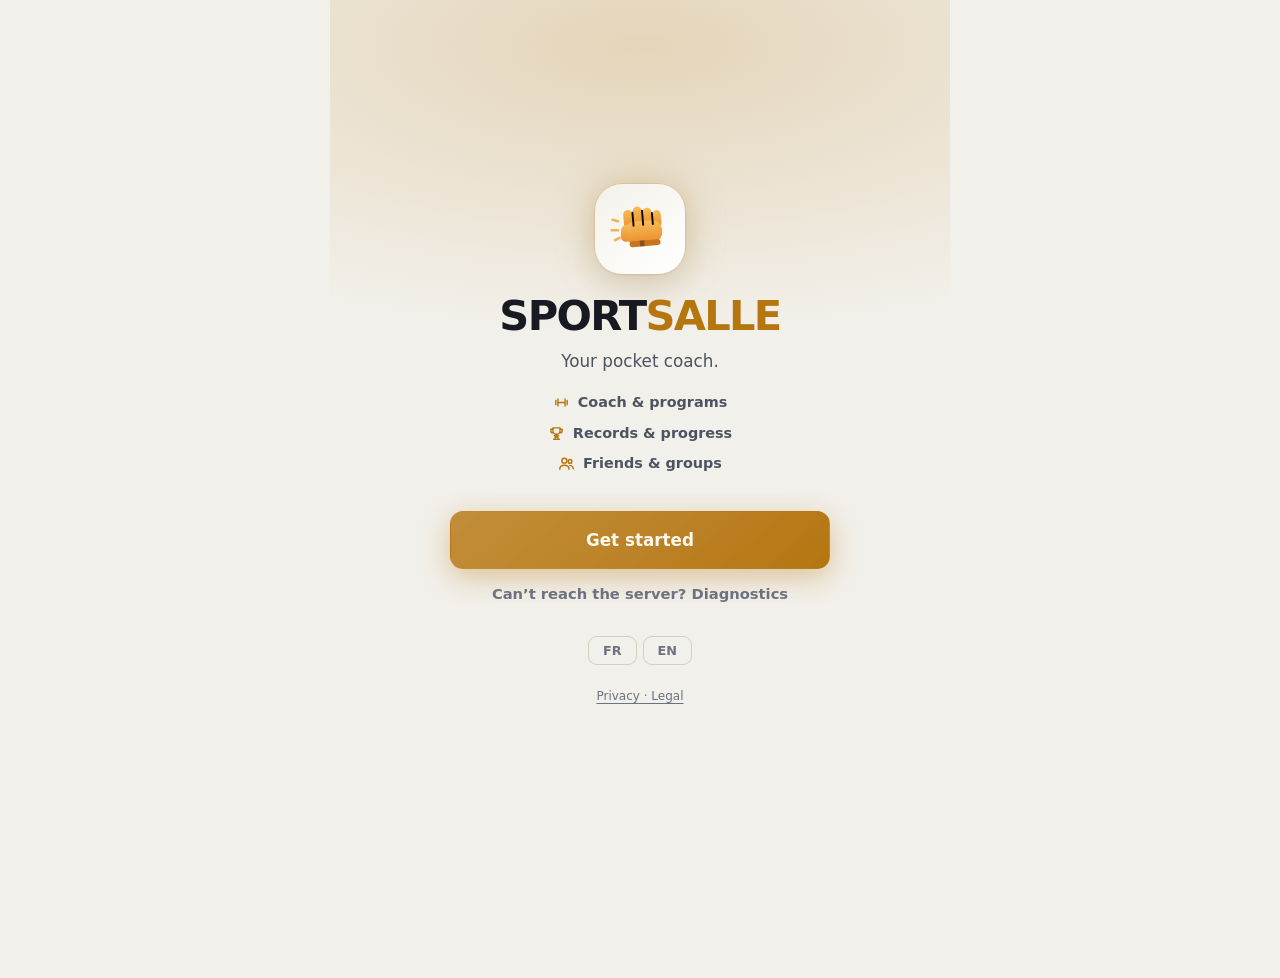
==== commit 0349bbc1: "v3.0.0 — nouvelle identité : Le Poing 👊 Le logo choisi par Hugo parmi trois pistes dessinées main (L" ====
--- a/index.html
+++ b/index.html
@@ -17,7 +17,7 @@
 </head>
 <body>
 <div id="app"><main id="view"></main></div>
-<div id="splash"><div class="sp-ico"><svg class="ico" viewBox="0 0 24 24"><path d="M4 9v6M7 7v10M17 7v10M20 9v6M7 12h10"/></svg></div></div>
+<div id="splash"><div class="sp-ico"><svg class="fist" viewBox="0 0 96 96" aria-hidden="true"><defs><linearGradient id="gspl" x1="0" y1="0" x2="0" y2="1"><stop offset="0" stop-color="#f7bb55"/><stop offset="1" stop-color="#e8902e"/></linearGradient></defs><g transform="rotate(-5 48 48)"><g stroke="#f2a63c" stroke-width="4" stroke-linecap="round" opacity=".85"><line x1="7" y1="30" x2="15" y2="33"/><line x1="4" y1="46" x2="14" y2="47"/><line x1="8" y1="62" x2="15" y2="59"/></g><g fill="url(#gspl)"><rect x="24" y="17" width="14" height="30" rx="7"/><rect x="39" y="13" width="14" height="34" rx="7"/><rect x="54" y="16" width="14" height="31" rx="7"/><rect x="69" y="21" width="13" height="26" rx="6.5"/><rect x="24" y="36" width="58" height="34" rx="15"/><rect x="18" y="40" width="16" height="26" rx="8" transform="rotate(9 26 53)"/></g><g stroke="#0c0d10" stroke-width="3" stroke-linecap="round"><line x1="38.5" y1="22" x2="38.5" y2="42"/><line x1="53.5" y1="20" x2="53.5" y2="42"/><line x1="68.5" y1="25" x2="68.5" y2="42"/></g><rect x="30" y="66" width="48" height="9" rx="4.5" fill="#c9741f"/><rect x="46" y="66" width="7" height="9" fill="#0c0d10" opacity=".35"/></g></svg></div></div>
 <script type="module" src="js/app.js"></script>
 </body>
 </html>
--- a/css/app.css
+++ b/css/app.css
@@ -482,6 +482,9 @@
 .toast.in{transform:translateY(0);opacity:1}
 .toast.error{background:var(--danger)}
 .toast-act{background:transparent;border:none;color:var(--accent);font-weight:700}
+
+.summary-praise{color:var(--accent);font-weight:600;font-size:.95rem;margin-top:6px}
+.maker-card{border-color:color-mix(in srgb,var(--accent) 30%,var(--line))}
 
 /* confetti */
 .confetti-host{position:fixed;inset:0;z-index:80;pointer-events:none;overflow:hidden}
@@ -630,6 +633,8 @@
 .wel-body{position:relative;width:100%;max-width:380px;text-align:center}
 .wel-logo{width:92px;height:92px;border-radius:28px;margin:0 auto 20px;display:flex;align-items:center;justify-content:center;color:var(--accent);background:linear-gradient(145deg,var(--surface2),var(--surface));border:1px solid color-mix(in srgb,var(--accent) 30%,var(--line));box-shadow:var(--shadow),0 0 40px color-mix(in srgb,var(--accent) 25%,transparent)}
 .wel-logo .ico{width:46px;height:46px}
+.wel-logo .fist{width:62px;height:62px}
+#splash .sp-ico .fist{width:44px;height:44px}
 .wel-title{font-size:2.6rem;font-weight:900;letter-spacing:-.04em;line-height:1}
 .wel-title span{color:var(--accent)}
 .wel-tag{color:var(--text2);margin:12px 0 0;font-size:1.05rem;line-height:1.5}
@@ -639,6 +644,16 @@
 .wel-feats{display:flex;flex-direction:column;gap:9px;align-items:center;margin:18px 0 26px;animation:welUp .45s .2s cubic-bezier(.2,.8,.2,1) both}
 .wel-feats span{display:inline-flex;align-items:center;gap:8px;color:var(--text2);font-size:.9rem;font-weight:600}
 .wel-feats .ico{width:17px;height:17px;color:var(--accent)}
+.wel-lang{display:flex;gap:6px;justify-content:center;margin-top:20px}
+.wel-lang-b{border:1px solid var(--line2);background:transparent;color:var(--muted);border-radius:9px;padding:6px 14px;font-weight:700;font-size:.8rem}
+.wel-lang-b.on{border-color:var(--accent);color:var(--accent);background:color-mix(in srgb,var(--accent) 12%,transparent)}
+.rest-grid{display:grid;grid-template-columns:repeat(4,1fr);gap:8px;margin-top:8px}
+.rest-opt{border:1.5px solid var(--line2);background:var(--surface2);color:var(--text);border-radius:12px;padding:14px 4px;font-weight:700;font-size:.9rem}
+.rest-opt.on{border-color:var(--accent);background:color-mix(in srgb,var(--accent) 14%,transparent);color:var(--accent)}
+.wel-legal{margin-top:22px;font-size:.75rem}
+.wel-legal a{color:var(--muted);text-decoration:underline;text-underline-offset:3px}
+.legal-hint{margin-top:10px;font-size:.78rem}
+.legal-hint a{text-decoration:underline;text-underline-offset:2px}
 #wel-gsi{min-height:0}
 #wel-gsi .gsi-sep{margin:14px 0}
 /* entrée en scène de l'écran de bienvenue */
@@ -653,3 +668,57 @@
 .list-more{height:40px}
 
 @media (prefers-reduced-motion:reduce){*{animation-duration:.001ms!important;transition-duration:.05ms!important}}
+
+/* ---- temps réel : pastille de l'onglet Social ---- */
+.tab-ico { position: relative; }
+.tab-dot {
+  position: absolute; top: -4px; right: -10px;
+  min-width: 16px; height: 16px; padding: 0 4px;
+  border-radius: 8px; background: var(--accent); color: #10120c;
+  font-size: 10px; font-weight: 800; line-height: 16px; text-align: center;
+  box-shadow: 0 0 0 2px var(--bg);
+  animation: dot-pop .35s cubic-bezier(.2,1.6,.4,1);
+}
+@keyframes dot-pop { from { transform: scale(.4); opacity: 0; } to { transform: scale(1); opacity: 1; } }
+
+/* ---- fil social (v2.9) ---- */
+.feed-composer {
+  display: flex; align-items: center; gap: 10px; width: 100%;
+  padding: 12px 14px; margin: 4px 0 14px;
+  background: var(--card); border: 1px solid var(--line); border-radius: 16px;
+  color: var(--mut); font-size: 15px; text-align: left; cursor: pointer;
+}
+.feed-composer:active { transform: scale(.99); }
+.feed-list { display: flex; flex-direction: column; gap: 12px; }
+.post-card {
+  background: var(--card); border: 1px solid var(--line); border-radius: 16px;
+  padding: 13px 14px 10px;
+}
+.post-head { display: flex; align-items: center; gap: 10px; }
+.post-who { flex: 1; display: flex; flex-direction: column; line-height: 1.25; min-width: 0; }
+.post-who b { font-size: 15px; }
+.post-del { opacity: .55; }
+.post-text { margin: 10px 2px 2px; font-size: 15px; line-height: 1.45; white-space: pre-wrap; word-break: break-word; }
+.post-wk { margin: 10px 2px 2px; }
+.post-wk > b { font-size: 15px; }
+.post-wk .fr-chips { margin-top: 7px; }
+.post-note { margin: 8px 0 0; font-size: 14px; color: var(--mut); font-style: italic; white-space: pre-wrap; word-break: break-word; }
+.post-prog {
+  display: flex; align-items: center; gap: 10px; justify-content: space-between;
+  margin: 10px 0 2px; padding: 10px 12px;
+  background: color-mix(in srgb, var(--accent) 7%, transparent);
+  border: 1px dashed color-mix(in srgb, var(--accent) 45%, transparent); border-radius: 12px;
+}
+.post-prog-l { display: flex; flex-direction: column; gap: 2px; min-width: 0; }
+.react-bar { display: flex; gap: 8px; margin-top: 10px; padding-top: 9px; border-top: 1px solid var(--line); }
+.react-chip {
+  display: inline-flex; align-items: center; gap: 5px;
+  padding: 5px 11px; border-radius: 999px;
+  background: transparent; border: 1px solid var(--line);
+  font-size: 15px; cursor: pointer; transition: transform .12s, background .15s, border-color .15s;
+}
+.react-chip b { font-size: 12.5px; color: var(--mut); font-weight: 700; }
+.react-chip.on { background: color-mix(in srgb, var(--accent) 16%, transparent); border-color: var(--accent); }
+.react-chip.on b { color: var(--fg); }
+.react-chip:active { transform: scale(1.18); }
+.post-input { width: 100%; resize: vertical; min-height: 96px; margin-bottom: 12px; }
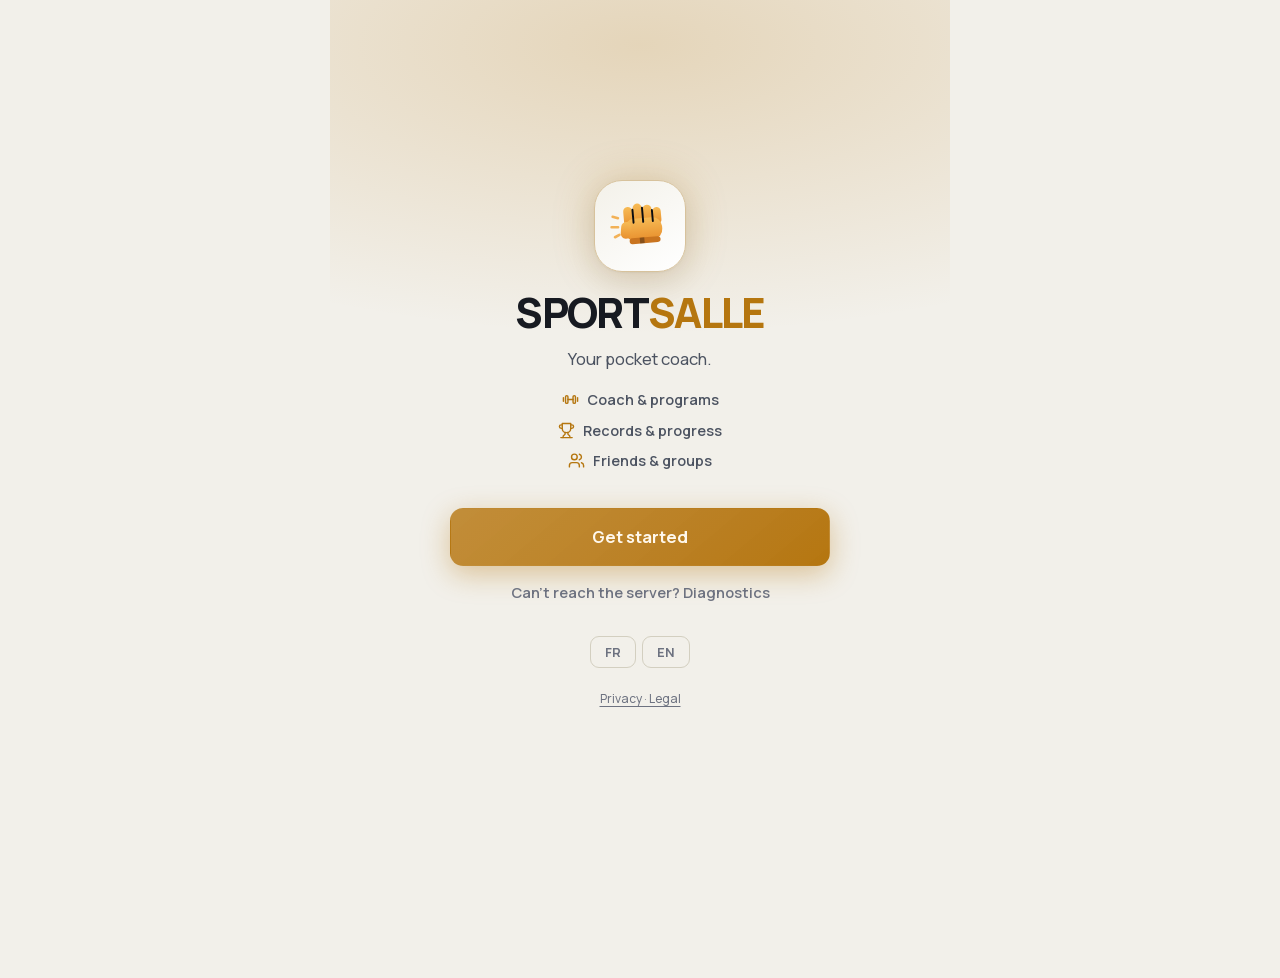
==== commit 889febf2: "v3.14.0 — identité visuelle pro : Manrope, icônes Lucide, zéro emoji UI 🎨 Hugo : « trouve une meille" ====
--- a/index.html
+++ b/index.html
@@ -6,6 +6,7 @@
 <meta name="theme-color" content="#0c0d10">
 <title>Sport Salle</title>
 <meta name="description" content="Ton carnet de musculation : programmes, suivi de séances, records et progression.">
+<link rel="preload" href="fonts/manrope-var.woff2" as="font" type="font/woff2" crossorigin>
 <link rel="manifest" href="app.webmanifest">
 <link rel="icon" href="icons/favicon-32.png" sizes="32x32" type="image/png">
 <link rel="apple-touch-icon" href="icons/apple-touch-icon.png">
--- a/css/app.css
+++ b/css/app.css
@@ -1,4 +1,12 @@
 /* ===== Sport Salle v2 — design system « Charbon & Volt » ===== */
+/* Manrope (variable 200-800, latin, self-hostée — offline & CSP-safe) */
+@font-face{
+  font-family:'Manrope';
+  src:url('../fonts/manrope-var.woff2') format('woff2');
+  font-weight:200 800;
+  font-style:normal;
+  font-display:swap;
+}
 :root{
   --bg:#f2f0ea; --bg2:#faf9f5; --surface:#ffffff; --surface2:#f3f1e9;
   --line:#e6e3d8; --line2:#d3cfc0; --text:#171a21; --text2:#4c5361; --muted:#6d7280;
@@ -8,7 +16,7 @@
   --shadow:0 1px 2px rgba(24,20,10,.04),0 10px 30px rgba(24,20,10,.07);
   --glow:0 8px 28px;
   --safe-b:env(safe-area-inset-bottom,0px);
-  --font:-apple-system,BlinkMacSystemFont,"Segoe UI",system-ui,Roboto,Helvetica,Arial,sans-serif;
+  --font:"Manrope",-apple-system,BlinkMacSystemFont,"Segoe UI",system-ui,Roboto,Helvetica,Arial,sans-serif;
   --mono:ui-monospace,"SF Mono",Menlo,Consolas,monospace;
 }
 @media (prefers-color-scheme:dark){:root{
@@ -32,10 +40,10 @@
 
 *{box-sizing:border-box;-webkit-tap-highlight-color:transparent}
 html,body{margin:0;height:100%}
-body{background:var(--bg);color:var(--text);font-family:var(--font);line-height:1.5;
+body{background:var(--bg);color:var(--text);font-family:var(--font);font-weight:450;line-height:1.5;
   overscroll-behavior-y:none;-webkit-text-size-adjust:100%;}
 body.no-scroll{overflow:hidden}
-h1,h2,h3{margin:0;font-weight:750;letter-spacing:-.02em;line-height:1.15}
+h1,h2,h3{margin:0;font-weight:800;letter-spacing:-.025em;line-height:1.15}
 button{font-family:inherit;color:inherit;cursor:pointer}
 input,select{font-family:inherit}
 a{color:var(--accent);text-decoration:none}
@@ -308,6 +316,8 @@
   padding:12px 14px calc(12px + var(--safe-b));background:var(--surface);border-top:1px solid var(--line2);
   max-width:620px;margin:0 auto;box-shadow:0 -6px 20px rgba(0,0,0,.15)}
 .rest-bar.show{display:flex}
+/* le repos continue hors séance : barre flottante au-dessus de la tabbar */
+body:not(.immersive) .rest-bar{left:10px;right:10px;bottom:calc(74px + var(--safe-b));border:1px solid var(--line2);border-radius:14px;box-shadow:0 8px 24px rgba(0,0,0,.28)}
 .rest-fill{position:absolute;left:0;top:0;height:3px;background:var(--accent);transition:width 1s linear}
 .rest-bar.ending .rest-fill{background:var(--danger)}
 .rest-time{font-size:1.5rem;font-weight:800;font-variant-numeric:tabular-nums;min-width:66px;text-align:center;color:var(--accent)}
@@ -404,13 +414,19 @@
 .metric-row b{font-variant-numeric:tabular-nums}
 
 /* profiles */
-.prof-list{display:flex;flex-direction:column;gap:4px;margin-bottom:10px}
-.prof-row{display:flex;align-items:center;gap:12px;width:100%;border:1px solid transparent;background:transparent;border-radius:12px;padding:8px;text-align:left}
-.prof-row.active{background:var(--surface2)}
-.prof-name{flex:1;font-weight:600}
-.prof-active{color:var(--good);font-size:.76rem;display:inline-flex;align-items:center;gap:3px}
+
+
+
+
+
 .prof-active .ico{width:15px;height:15px}
 .install-card{border-color:color-mix(in srgb,var(--accent) 35%,var(--line))}
+/* Guide d'installation + proposition de notifications (install.js) */
+.a2hs-steps{list-style:none;margin:14px 0 18px;padding:0;display:flex;flex-direction:column;gap:12px}
+.a2hs-steps li{display:flex;align-items:center;gap:12px}
+.a2hs-ico{width:42px;height:42px;border-radius:var(--radius-sm);background:var(--surface2);border:1px solid var(--line);display:flex;align-items:center;justify-content:center;color:var(--accent);flex:none}
+.a2hs-fist{font-size:21px}
+.a2hs .btn.full+.btn.full{margin-top:8px}
 .sync-card .btn.sm{white-space:normal;line-height:1.25;height:auto;min-height:40px;padding:8px 12px}
 .sync-code{font-size:1.15rem;font-weight:800;letter-spacing:.06em;text-align:center;background:var(--surface2);border:1px dashed var(--line2);border-radius:12px;padding:16px 10px;margin:10px 0;user-select:all;word-break:break-all}
 .accent-pick{display:flex;gap:10px;flex-wrap:wrap}
@@ -722,3 +738,177 @@
 .react-chip.on b { color: var(--fg); }
 .react-chip:active { transform: scale(1.18); }
 .post-input { width: 100%; resize: vertical; min-height: 96px; margin-bottom: 12px; }
+
+/* ---- QR + atterrissage ajout d'ami (v3.1) ---- */
+.qr-wrap { width: min(240px, 70vw); margin: 4px auto 0; border-radius: 14px; overflow: hidden; }
+.qr-wrap svg { display: block; width: 100%; height: auto; }
+.add-land { text-align: center; padding: 46px 8px 0; max-width: 340px; margin: 0 auto; }
+.add-land-ico { font-size: 54px; margin-bottom: 10px; }
+.add-land h2 { margin: 0 0 8px; }
+.add-land .mut { margin: 0 0 22px; }
+.add-land .btn { margin-bottom: 10px; }
+
+/* ---- page profil façon X (v3.2) ---- */
+.prof-head { text-align: center; padding: 8px 4px 2px; }
+.prof-head .avatar.big { width: 76px; height: 76px; font-size: 2rem; margin: 0 auto 10px; }
+.prof-name { margin: 2px 0 2px; font-size: 22px; letter-spacing: -0.01em; }
+.prof-bio { margin: 10px auto 2px; max-width: 46ch; font-size: 14.5px; line-height: 1.5; color: var(--fg); white-space: pre-wrap; word-break: break-word; }
+.prof-stats {
+  display: grid; grid-template-columns: repeat(4, 1fr); gap: 6px;
+  margin: 16px 0 14px; padding: 12px 6px;
+  background: var(--card); border: 1px solid var(--line); border-radius: 14px;
+}
+.prof-stats > div { display: flex; flex-direction: column; align-items: center; gap: 2px; min-width: 0; }
+.prof-stats b { font-size: 15.5px; font-variant-numeric: tabular-nums; }
+.prof-stats span { font-size: 10.5px; color: var(--mut); text-transform: uppercase; letter-spacing: .05em; }
+.prof-head .btn { margin-top: 4px; }
+.prof-lock {
+  text-align: center; padding: 22px 16px; margin-top: 14px;
+  background: var(--card); border: 1px dashed var(--line); border-radius: 14px;
+}
+.prof-lock p { margin: 6px 0 0; }
+.mention { color: var(--accent); font-weight: 600; text-decoration: none; cursor: pointer; }
+.post-a { display: flex; align-items: center; gap: 10px; flex: 1; min-width: 0; cursor: pointer; border-radius: 10px; }
+.post-a:active { opacity: .75; }
+
+/* ---- réponses sous les posts (v3.3) ---- */
+.react-chip.cmt { margin-left: auto; }
+.react-chip.cmt.has { border-color: color-mix(in srgb, var(--accent) 40%, var(--line)); }
+.avatar.sm { width: 30px; height: 30px; font-size: .85rem; }
+.cmt-list { max-height: 46vh; overflow-y: auto; display: flex; flex-direction: column; gap: 12px; padding: 2px 0 10px; }
+.cmt-row { display: flex; gap: 9px; align-items: flex-start; }
+.cmt-body { flex: 1; min-width: 0; background: var(--card); border: 1px solid var(--line); border-radius: 4px 14px 14px 14px; padding: 8px 11px; }
+.cmt-head { display: flex; align-items: center; gap: 6px; }
+.cmt-head b { font-size: 13.5px; cursor: pointer; }
+.cmt-del { margin-left: auto; opacity: .5; }
+.cmt-text { margin: 3px 0 0; font-size: 14px; line-height: 1.45; white-space: pre-wrap; word-break: break-word; }
+.cmt-composer { display: flex; gap: 8px; padding-top: 10px; border-top: 1px solid var(--line); }
+.cmt-composer .input { flex: 1; }
+
+/* ---- activité 🔔 (v3.4) ---- */
+.icon-btn.bell { position: relative; font-size: 17px; }
+.icon-btn.bell.on { background: color-mix(in srgb, var(--accent) 18%, transparent); border-radius: 10px; }
+.bell-dot { position: absolute; top: 4px; right: 4px; width: 9px; height: 9px; border-radius: 50%;
+  background: var(--accent); box-shadow: 0 0 0 2px var(--bg); }
+.notif-list { display: flex; flex-direction: column; gap: 8px; }
+.notif-row { display: flex; align-items: center; gap: 11px; width: 100%; text-align: left;
+  padding: 11px 12px; background: var(--card); border: 1px solid var(--line); border-radius: 14px; cursor: pointer; }
+.notif-row.unseen { border-color: color-mix(in srgb, var(--accent) 45%, var(--line));
+  background: color-mix(in srgb, var(--accent) 6%, var(--card)); }
+.notif-body { flex: 1; min-width: 0; }
+.notif-body p { margin: 0; font-size: 14px; line-height: 1.4; overflow-wrap: anywhere; }
+.notif-dot { width: 8px; height: 8px; border-radius: 50%; background: var(--accent); flex: none; }
+
+/* ---- démo animée du mouvement (v3.5, « vidéos » offline) ---- */
+.ex-demo{position:relative;width:100%;aspect-ratio:4/3;max-height:340px;border-radius:16px;overflow:hidden;
+  border:1px solid var(--line2);margin-bottom:10px;
+  background:color-mix(in srgb,var(--g,var(--accent)) 16%,var(--surface2))}
+.ex-demo .exd{position:absolute;inset:0;width:100%;height:100%;object-fit:contain;background:#f4f4f5;z-index:1}
+.ex-demo .exd-1{animation:exdemo 2.6s ease-in-out infinite alternate}
+@keyframes exdemo{0%,28%{opacity:0}72%,100%{opacity:1}}
+.ex-demo.noanim .exd-1{display:none}
+.ex-demo.noimg .exd{display:none}                    /* images cassées -> on montre l'initiale */
+.ex-thumb-fallback.big{position:absolute;inset:0;z-index:0;display:flex;align-items:center;justify-content:center;
+  font-size:3.2rem;font-weight:800;color:var(--g,var(--accent))}
+.ex-demo .exd-badge{position:absolute;bottom:9px;right:9px;z-index:2;background:rgba(12,13,16,.72);color:#fff;
+  font-size:11px;font-weight:700;letter-spacing:.03em;padding:4px 9px;border-radius:999px;backdrop-filter:blur(4px)}
+.ex-demo.one .exd-badge,.ex-demo.noimg .exd-badge{display:none}
+@media (prefers-reduced-motion: reduce){.ex-demo .exd-1{animation:none;opacity:1}}
+
+/* ---- trophées / récompenses (v3.8) ---- */
+.trophy-card{display:block;width:100%;text-align:left;cursor:pointer}
+.trophy-row{display:flex;gap:8px;margin:10px 0 8px;flex-wrap:wrap}
+.trophy-mini{font-size:26px;line-height:1;filter:saturate(1)}
+.trophy-mini.locked{filter:grayscale(1);opacity:.32}
+.ach-grid{display:grid;grid-template-columns:1fr;gap:10px}
+.ach-card{display:flex;gap:13px;align-items:center;padding:13px 14px;border-radius:16px;
+  background:var(--card);border:1px solid var(--line);opacity:.62}
+.ach-card.done{opacity:1;border-color:color-mix(in srgb,var(--accent) 45%,var(--line));
+  background:color-mix(in srgb,var(--accent) 7%,var(--card))}
+.ach-emoji{font-size:34px;line-height:1;flex:none;width:46px;text-align:center}
+.ach-card:not(.done) .ach-emoji{filter:grayscale(1)}
+.ach-body{flex:1;min-width:0;display:flex;flex-direction:column;gap:2px}
+.ach-body b{font-size:15px}
+.ach-tag{align-self:flex-start;margin-top:4px;font-size:11px;font-weight:700;color:#10120c;
+  background:var(--accent);padding:2px 9px;border-radius:999px}
+.ach-prog{display:flex;align-items:center;gap:8px;margin-top:6px}
+.ach-prog-bar{flex:1;height:6px;border-radius:3px;background:var(--line2);overflow:hidden}
+.ach-prog-bar i{display:block;height:100%;background:var(--accent);border-radius:3px}
+.ach-prog span{font-size:11.5px;color:var(--mut);font-variant-numeric:tabular-nums}
+.ach-unlock{border:1px solid color-mix(in srgb,var(--accent) 55%,var(--line));
+  background:color-mix(in srgb,var(--accent) 9%,var(--card))}
+.ach-unlock-row{display:flex;gap:12px;align-items:center;padding:6px 0}
+.ach-unlock-row .ach-emoji{font-size:38px}
+.ach-unlock-row b{font-size:15px}
+.ach-unlock-row>div{display:flex;flex-direction:column;gap:1px}
+
+/* ---- « Ma salle » (v3.9) ---- */
+.gym-card{display:block;width:100%;text-align:left;cursor:pointer;margin-bottom:12px}
+.gym-card .gym-name{display:block;font-size:17px;margin:6px 0 2px}
+.gym-card.empty{border-style:dashed}
+.gym-row{display:flex;align-items:center;gap:11px;width:100%;text-align:left;padding:11px 12px;
+  background:var(--card);border:1px solid var(--line);border-radius:14px;cursor:pointer}
+.gym-row.me{border-color:var(--accent);background:color-mix(in srgb,var(--accent) 8%,var(--card))}
+.gym-rank{width:26px;text-align:center;font-weight:800;font-size:15px;flex:none;font-variant-numeric:tabular-nums}
+/* Podiums : chips de rang or / argent / bronze (remplacent les emojis médailles) */
+.gym-rank.r1,.gym-rank.r2,.gym-rank.r3,.lb-rank.r1,.lb-rank.r2,.lb-rank.r3{
+  width:26px;height:26px;border-radius:50%;display:inline-flex;align-items:center;justify-content:center;
+  font-weight:800;font-size:.78rem;color:#171a21;flex:none}
+.gym-rank.r1,.lb-rank.r1{background:#e9b53f}
+.gym-rank.r2,.lb-rank.r2{background:#bcc3ce}
+.gym-rank.r3,.lb-rank.r3{background:#cd8f60}
+/* Icônes dans les contextes qui portaient des emojis */
+.fr-chip .ico,.react-chip .ico{width:12px;height:12px;display:inline-block;vertical-align:-2px}
+.fr-chip.hot .ico{color:var(--accent)}
+.seg .ico{width:15px;height:15px;display:inline-block;vertical-align:-3px}
+.prof-lock .ico{width:18px;height:18px;display:inline-block;vertical-align:-4px}
+.prof-stats b .ico{width:14px;height:14px;display:inline-block;vertical-align:-2px;color:var(--accent)}
+.stat-tile span .ico{width:13px;height:13px;display:inline-block;vertical-align:-2px;color:var(--accent)}
+.post-wk b .ico,.post-prog-l b .ico{width:16px;height:16px;display:inline-block;vertical-align:-3px;color:var(--accent)}
+.coach-emoji .ico{width:24px;height:24px;color:var(--accent)}
+.trophy-mini .ico{width:26px;height:26px;color:var(--accent)}
+.ach-emoji .ico{width:34px;height:34px;color:var(--accent);margin:0 auto}
+.ach-unlock-row .ach-emoji .ico{width:38px;height:38px}
+.add-land-ico .ico{width:54px;height:54px;color:var(--accent);margin:0 auto}
+.gym-ico2 .ico{width:20px;height:20px}
+.recap-h .mut .ico{width:15px;height:15px;display:inline-block;vertical-align:-3px}
+.wel-offline .ico{width:16px;height:16px;display:inline-block;vertical-align:-3px}
+.field-label .ico{width:14px;height:14px;display:inline-block;vertical-align:-2px}
+
+/* ---- photos de progression (v3.10) ---- */
+#ph-gallery{margin-top:14px}
+.ph-empty{text-align:center;color:var(--mut);padding:28px 12px;font-size:14px}
+.ph-compare{display:grid;grid-template-columns:1fr 1fr;gap:8px;margin-bottom:14px}
+.ph-compare figure{margin:0}
+.ph-compare img{width:100%;aspect-ratio:3/4;object-fit:cover;border-radius:12px;border:1px solid var(--line2)}
+.ph-compare figcaption{text-align:center;font-size:11px;color:var(--mut);margin-top:4px}
+.ph-grid{display:grid;grid-template-columns:repeat(3,1fr);gap:7px}
+.ph-thumb{position:relative;padding:0;border:none;border-radius:10px;overflow:hidden;cursor:pointer;background:var(--surface2)}
+.ph-thumb img{width:100%;aspect-ratio:3/4;object-fit:cover;display:block}
+.ph-thumb span{position:absolute;bottom:0;left:0;right:0;padding:3px 6px;font-size:10px;color:#fff;background:linear-gradient(transparent,rgba(0,0,0,.65))}
+.ph-full{width:100%;max-height:64vh;object-fit:contain;border-radius:12px;background:#000}
+
+/* ---- défis entre potes (v3.11) ---- */
+.ch-card{padding:14px}
+.ch-head{display:flex;align-items:center;justify-content:space-between;gap:8px;margin-bottom:10px}
+.ch-tag{font-size:11px;font-weight:700;color:var(--mut);white-space:nowrap}
+.ch-tag.live{color:var(--good)}
+.ch-board{display:flex;flex-direction:column;gap:7px}
+.ch-row{display:flex;align-items:center;gap:10px;padding:7px 9px;border-radius:11px;background:var(--surface2)}
+.ch-row.me{background:color-mix(in srgb,var(--accent) 12%,var(--surface2))}
+.ch-row .fr-info{flex:1;min-width:0}
+.ch-score{font-variant-numeric:tabular-nums;white-space:nowrap}
+.ch-leave{margin-top:10px;color:var(--mut)}
+.ch-invite{border:1px solid color-mix(in srgb,var(--accent) 45%,var(--line));
+  background:color-mix(in srgb,var(--accent) 7%,var(--card))}
+.ch-invite p{margin:0 0 10px}
+.ch-invite-act{display:flex;gap:8px}
+.ch-friends{display:flex;flex-direction:column;gap:2px;max-height:44vh;overflow-y:auto;margin-bottom:12px}
+.ch-friend{display:flex;align-items:center;gap:10px;padding:9px 6px;border-radius:10px;cursor:pointer}
+.ch-friend:active{background:var(--surface2)}
+.ch-friend input{width:20px;height:20px;flex:none;accent-color:var(--accent)}
+.ch-friend span{display:flex;align-items:center;gap:9px}
+
+/* ---- répertoire des salles (v3.12) ---- */
+.gym-ico2{width:40px;height:40px;flex:none;display:flex;align-items:center;justify-content:center;font-size:20px;
+  border-radius:11px;background:color-mix(in srgb,var(--accent) 14%,var(--surface2))}
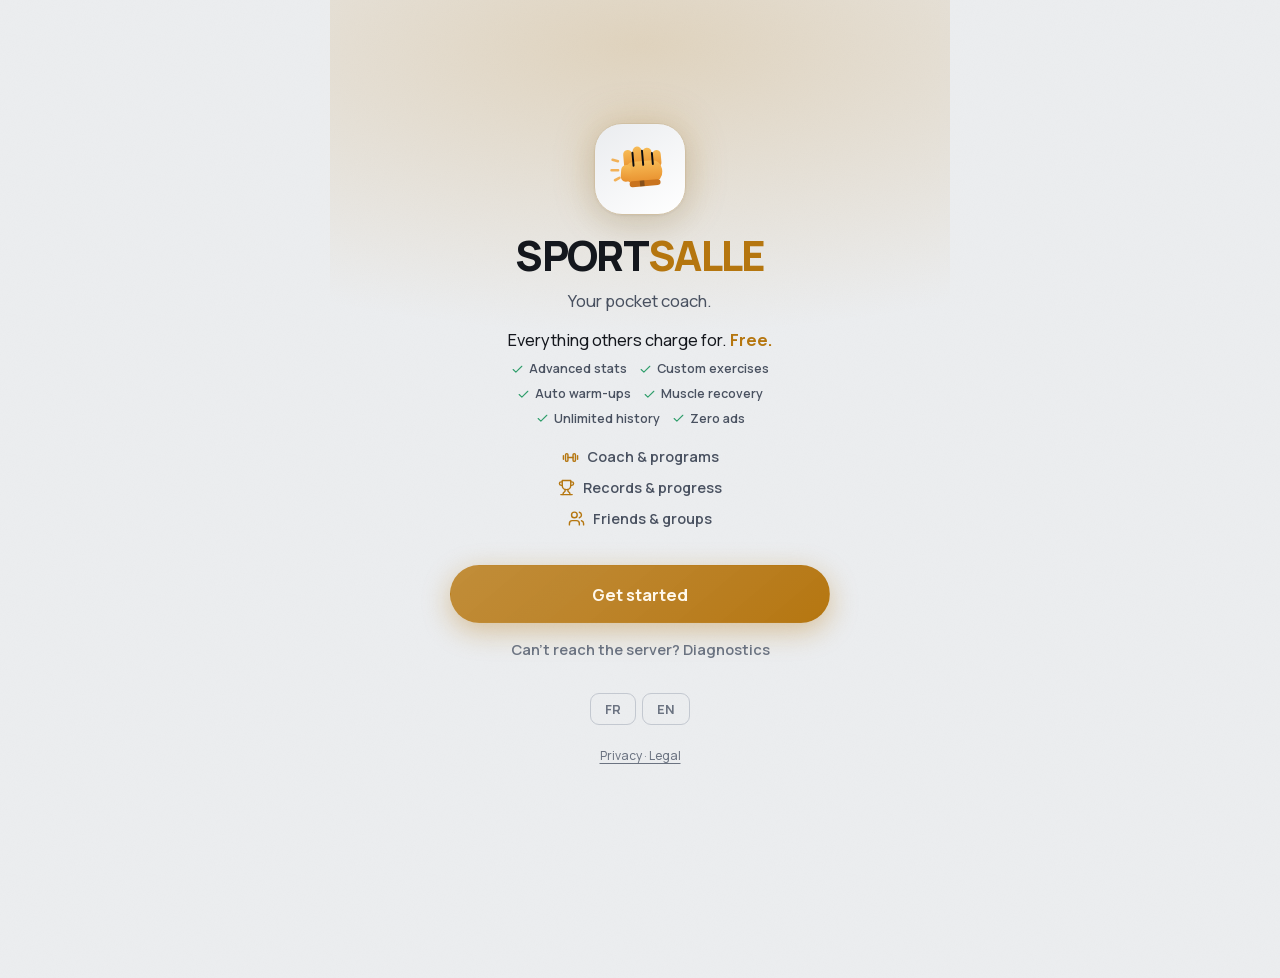
==== commit 8664b502: "v3.35.0 — l'icône du téléphone se met enfin à jour 📱 Hugo a installé l'app avant le logo « Le Poing " ====
--- a/index.html
+++ b/index.html
@@ -8,8 +8,8 @@
 <meta name="description" content="Ton carnet de musculation : programmes, suivi de séances, records et progression.">
 <link rel="preload" href="fonts/manrope-var.woff2" as="font" type="font/woff2" crossorigin>
 <link rel="manifest" href="app.webmanifest">
-<link rel="icon" href="icons/favicon-32.png" sizes="32x32" type="image/png">
-<link rel="apple-touch-icon" href="icons/apple-touch-icon.png">
+<link rel="icon" href="icons/favicon-32.png?v=2" sizes="32x32" type="image/png">
+<link rel="apple-touch-icon" href="icons/apple-touch-icon.png?v=2">
 <meta name="apple-mobile-web-app-capable" content="yes">
 <meta name="mobile-web-app-capable" content="yes">
 <meta name="apple-mobile-web-app-status-bar-style" content="black-translucent">
--- a/css/app.css
+++ b/css/app.css
@@ -8,39 +8,47 @@
   font-display:swap;
 }
 :root{
-  --bg:#f2f0ea; --bg2:#faf9f5; --surface:#ffffff; --surface2:#f3f1e9;
-  --line:#e6e3d8; --line2:#d3cfc0; --text:#171a21; --text2:#4c5361; --muted:#6d7280;
+  --bg:#eceef0; --bg2:#f6f7f9; --surface:#ffffff; --surface2:#eaecef;
+  --line:#dcdfe4; --line2:#c3c8d0; --text:#14171d; --text2:#495160; --muted:#6b7381;
   --accent:#b5760f; --accent-2:#b5760f; --on-accent:#fff8ec;
   --danger:#d1493a; --good:#2f9e6b;
-  --radius:18px; --radius-sm:12px; --tap:54px;
-  --shadow:0 1px 2px rgba(24,20,10,.04),0 10px 30px rgba(24,20,10,.07);
+  --radius:14px; --radius-sm:11px; --radius-lg:20px; --tap:54px;
+  --edge:0 2px 0 var(--line);
+  --btn-primary-bg:linear-gradient(140deg,color-mix(in srgb,var(--accent) 82%,#fff 14%),var(--accent));
+  --btn-primary-fg:var(--on-accent);
+  --btn-primary-glow:color-mix(in srgb,var(--accent) 38%,transparent);
+  --shadow:0 1px 2px rgba(20,24,32,.05),0 10px 30px rgba(20,24,32,.07);
   --glow:0 8px 28px;
   --safe-b:env(safe-area-inset-bottom,0px);
   --font:"Manrope",-apple-system,BlinkMacSystemFont,"Segoe UI",system-ui,Roboto,Helvetica,Arial,sans-serif;
   --mono:ui-monospace,"SF Mono",Menlo,Consolas,monospace;
 }
 @media (prefers-color-scheme:dark){:root{
-  --bg:#0a0c11; --bg2:#0e1118; --surface:#151924; --surface2:#1c2130;
-  --line:#262d3f; --line2:#3a4158; --text:#f2f4f9; --text2:#b6bdcc; --muted:#7d8698;
-  --on-accent:#12140a; --danger:#f06a5c; --good:#3ddc97;
-  --shadow:0 1px 2px rgba(0,0,0,.45),0 14px 38px rgba(0,0,0,.5);
+  --bg:#050506; --bg2:#0b0b0d; --surface:#17181c; --surface2:#232428;
+  --line:#232428; --line2:#3a3c42; --text:#ffffff; --text2:#c7c9ce; --muted:#8a8d94;
+  --on-accent:#0b0b0d; --danger:#f06a5c; --good:#3ddc97;
+  --shadow:0 1px 2px rgba(0,0,0,.5),0 14px 38px rgba(0,0,0,.55);
+  --edge:none;
+  --btn-primary-bg:#ffffff; --btn-primary-fg:#0b0b0d; --btn-primary-glow:rgba(255,255,255,.14);
 }}
 :root[data-theme="light"]{
-  --bg:#f2f0ea; --bg2:#faf9f5; --surface:#ffffff; --surface2:#f3f1e9;
-  --line:#e6e3d8; --line2:#d3cfc0; --text:#171a21; --text2:#4c5361; --muted:#6d7280;
+  --bg:#eceef0; --bg2:#f6f7f9; --surface:#ffffff; --surface2:#eaecef;
+  --line:#dcdfe4; --line2:#c3c8d0; --text:#14171d; --text2:#495160; --muted:#6b7381;
   --on-accent:#fff8ec; --danger:#d1493a; --good:#2f9e6b;
-  --shadow:0 1px 2px rgba(24,20,10,.04),0 10px 30px rgba(24,20,10,.07);
+  --shadow:0 1px 2px rgba(20,24,32,.05),0 10px 30px rgba(20,24,32,.07);
 }
 :root[data-theme="dark"]{
-  --bg:#0a0c11; --bg2:#0e1118; --surface:#151924; --surface2:#1c2130;
-  --line:#262d3f; --line2:#3a4158; --text:#f2f4f9; --text2:#b6bdcc; --muted:#7d8698;
-  --on-accent:#12140a; --danger:#f06a5c; --good:#3ddc97;
-  --shadow:0 1px 2px rgba(0,0,0,.45),0 14px 38px rgba(0,0,0,.5);
+  --bg:#050506; --bg2:#0b0b0d; --surface:#17181c; --surface2:#232428;
+  --line:#232428; --line2:#3a3c42; --text:#ffffff; --text2:#c7c9ce; --muted:#8a8d94;
+  --on-accent:#0b0b0d; --danger:#f06a5c; --good:#3ddc97;
+  --shadow:0 1px 2px rgba(0,0,0,.5),0 14px 38px rgba(0,0,0,.55);
+  --edge:none;
+  --btn-primary-bg:#ffffff; --btn-primary-fg:#0b0b0d; --btn-primary-glow:rgba(255,255,255,.14);
 }
 
 *{box-sizing:border-box;-webkit-tap-highlight-color:transparent}
 html,body{margin:0;height:100%}
-body{background:var(--bg);color:var(--text);font-family:var(--font);font-weight:450;line-height:1.5;
+body{background:var(--bg) url("data:image/svg+xml,%3Csvg xmlns='http://www.w3.org/2000/svg' width='140' height='140'%3E%3Cfilter id='n'%3E%3CfeTurbulence type='fractalNoise' baseFrequency='.9' numOctaves='2'/%3E%3CfeColorMatrix type='saturate' values='0'/%3E%3CfeComponentTransfer%3E%3CfeFuncA type='linear' slope='.045'/%3E%3C/feComponentTransfer%3E%3C/filter%3E%3Crect width='140' height='140' filter='url(%23n)'/%3E%3C/svg%3E");color:var(--text);font-family:var(--font);font-weight:450;line-height:1.5;
   overscroll-behavior-y:none;-webkit-text-size-adjust:100%;}
 body.no-scroll{overflow:hidden}
 h1,h2,h3{margin:0;font-weight:800;letter-spacing:-.025em;line-height:1.15}
@@ -97,11 +105,11 @@
 .avatar{width:38px;height:38px;border-radius:50%;border:2px solid var(--a,var(--accent));background:color-mix(in srgb,var(--a,var(--accent)) 22%,var(--surface));color:var(--text);font-weight:800;font-size:1rem;display:flex;align-items:center;justify-content:center}
 
 /* buttons */
-.btn{display:inline-flex;align-items:center;justify-content:center;gap:8px;border:1px solid transparent;border-radius:13px;
-  padding:0 16px;height:var(--tap);font-weight:700;font-size:.98rem;background:var(--surface2);color:var(--text);transition:transform .08s}
+.btn{display:inline-flex;align-items:center;justify-content:center;gap:8px;border:1px solid transparent;border-radius:999px;
+  padding:0 18px;height:var(--tap);font-weight:700;font-size:.98rem;background:var(--surface2);color:var(--text);transition:transform .08s}
 .btn:active{transform:scale(.975)}
 .btn .ico{width:20px;height:20px}
-.btn.primary{background:linear-gradient(140deg,color-mix(in srgb,var(--accent) 82%,#fff 14%),var(--accent));color:var(--on-accent);box-shadow:var(--glow) color-mix(in srgb,var(--accent) 38%,transparent)}
+.btn.primary{background:var(--btn-primary-bg);color:var(--btn-primary-fg);box-shadow:var(--glow) var(--btn-primary-glow)}
 .btn.ghost{background:var(--surface);border-color:var(--line)}
 .btn.danger{background:var(--danger);color:#fff}
 .btn.danger-ghost{background:transparent;border-color:transparent;color:var(--danger)}
@@ -110,14 +118,18 @@
 .btn.big{height:58px;font-size:1.05rem}
 
 /* cards */
-.card{background:var(--surface);border:1px solid var(--line);border-radius:var(--radius);padding:16px;box-shadow:var(--shadow),inset 0 1px 0 rgba(255,255,255,.035);margin-top:14px}
-.card-t{font-size:.95rem;margin-bottom:12px;display:flex;align-items:center;gap:7px}
+.card{background:var(--surface);border:1px solid var(--line);border-radius:var(--radius);padding:16px;box-shadow:var(--edge);margin-top:14px}
+.card-t{font-size:.74rem;text-transform:uppercase;letter-spacing:.09em;font-weight:800;color:var(--text2);margin-bottom:12px;display:flex;align-items:center;gap:7px}
 .card-t .ico{width:18px;height:18px;color:var(--accent)}
 
 /* hero */
-.hero{background:linear-gradient(140deg,color-mix(in srgb,var(--accent) 22%,var(--surface)) 0%,var(--surface) 70%);border:1px solid color-mix(in srgb,var(--accent) 25%,var(--line));border-radius:24px;padding:22px;margin-top:6px;box-shadow:var(--shadow);position:relative;overflow:hidden}
+.hero{background:linear-gradient(140deg,color-mix(in srgb,var(--accent) 22%,var(--surface)) 0%,var(--surface) 70%);border:1px solid color-mix(in srgb,var(--accent) 25%,var(--line));border-radius:var(--radius-lg);padding:22px;margin-top:6px;box-shadow:var(--shadow);position:relative;overflow:hidden}
+.hero::after{content:'';position:absolute;right:-16px;bottom:-22px;width:150px;height:150px;background:var(--text);opacity:.05;transform:rotate(-8deg);pointer-events:none;
+  -webkit-mask:url("data:image/svg+xml,%3Csvg xmlns='http://www.w3.org/2000/svg' viewBox='0 0 24 24'%3E%3Cpath d='M4 14a1 1 0 0 1-.78-1.63l9.9-10.2a.5.5 0 0 1 .86.46l-1.92 6.02A1 1 0 0 0 13 10h7a1 1 0 0 1 .78 1.63l-9.9 10.2a.5.5 0 0 1-.86-.46l1.92-6.02A1 1 0 0 0 11 14z'/%3E%3C/svg%3E") center/contain no-repeat;
+  mask:url("data:image/svg+xml,%3Csvg xmlns='http://www.w3.org/2000/svg' viewBox='0 0 24 24'%3E%3Cpath d='M4 14a1 1 0 0 1-.78-1.63l9.9-10.2a.5.5 0 0 1 .86.46l-1.92 6.02A1 1 0 0 0 13 10h7a1 1 0 0 1 .78 1.63l-9.9 10.2a.5.5 0 0 1-.86-.46l1.92-6.02A1 1 0 0 0 11 14z'/%3E%3C/svg%3E") center/contain no-repeat}
 .hero.resume{background:linear-gradient(135deg,color-mix(in srgb,var(--accent) 30%,var(--surface)),var(--surface));cursor:pointer}
-.hero-tag{font-size:.72rem;text-transform:uppercase;letter-spacing:.1em;color:var(--accent);font-weight:800;display:flex;align-items:center;gap:5px}
+.hero-tag{font-size:.72rem;text-transform:uppercase;letter-spacing:.1em;color:var(--accent);font-weight:800;display:flex;align-items:center;gap:7px}
+.hero-tag::before{content:'';width:18px;height:10px;border-radius:2px;background:repeating-linear-gradient(-55deg,var(--accent) 0 4px,transparent 4px 9px);flex:none}
 .hero-tag .ico{width:15px;height:15px}
 .hero h2{font-size:clamp(1.5rem,6vw,1.9rem);margin:8px 0 4px;letter-spacing:-.02em}
 .hero p{margin:0;color:var(--text2);font-size:.9rem}
@@ -128,10 +140,10 @@
 
 /* momentum + stat tiles */
 .momentum{display:grid;grid-template-columns:repeat(3,1fr);gap:10px;margin-top:14px}
-.stat-tile{background:var(--surface);border:1px solid var(--line);border-radius:14px;padding:12px 10px;text-align:center}
-.stat-tile b{display:block;font-size:1.5rem;font-weight:800;font-variant-numeric:tabular-nums;line-height:1}
+.stat-tile{background:#14171d;border:1px solid #2a3040;border-radius:12px;padding:12px 10px;text-align:center;box-shadow:inset 0 1px 0 rgba(255,255,255,.04)}
+.stat-tile b{display:block;font-size:1.6rem;font-weight:800;font-variant-numeric:tabular-nums;line-height:1;color:var(--accent);letter-spacing:-.02em}
 .stat-tile b .of{font-size:.9rem;color:var(--muted);font-weight:600}
-.stat-tile span{display:block;font-size:.68rem;color:var(--text2);margin-top:4px;text-transform:uppercase;letter-spacing:.04em}
+.stat-tile span{display:block;font-size:.66rem;color:#8b93a4;margin-top:5px;text-transform:uppercase;letter-spacing:.06em}
 .stat-tile em{font-style:normal;font-size:.7rem;color:var(--muted)}
 
 .quick{display:grid;grid-template-columns:repeat(4,1fr);gap:10px;margin-top:14px}
@@ -199,15 +211,15 @@
 .detail-badges{display:flex;flex-wrap:wrap;gap:6px;margin-top:12px}
 .detail-muscles{display:flex;flex-direction:column;gap:10px;margin-top:14px}
 .detail-muscles .mut{margin-bottom:4px;display:block;text-transform:uppercase;letter-spacing:.06em;font-size:.7rem}
-.mini-stats{display:grid;grid-template-columns:repeat(3,1fr);gap:8px;margin-bottom:12px;text-align:center}
-.mini-stats b{display:block;font-size:1.2rem;font-weight:800}
-.mini-stats span{font-size:.68rem;color:var(--muted)}
+.mini-stats{display:grid;grid-template-columns:repeat(3,1fr);gap:8px;margin-bottom:12px;text-align:center;background:#14171d;border:1px solid #2a3040;border-radius:12px;padding:12px 6px}
+.mini-stats b{display:block;font-size:1.2rem;font-weight:800;color:var(--accent);font-variant-numeric:tabular-nums}
+.mini-stats span{font-size:.66rem;color:#8b93a4;text-transform:uppercase;letter-spacing:.05em}
 .steps{margin:0;padding-left:20px;color:var(--text2);font-size:.9rem;display:flex;flex-direction:column;gap:8px}
 .detail-actions{margin-top:16px}
 
 /* routines list */
 .rt-list{display:flex;flex-direction:column;gap:12px}
-.rt-card{background:var(--surface);border:1px solid var(--line);border-radius:var(--radius);padding:14px;box-shadow:var(--shadow)}
+.rt-card{background:var(--surface);border:1px solid var(--line);border-radius:var(--radius);padding:14px;box-shadow:var(--edge)}
 .rt-main{display:block;width:100%;text-align:left;border:none;background:transparent;padding:0}
 .rt-head{display:flex;justify-content:space-between;align-items:baseline;gap:8px}
 .rt-head h3{font-size:1.1rem}
@@ -283,7 +295,7 @@
 .wk-top{background:var(--bg)}
 .wk-elapsed{display:block;font-size:.78rem;color:var(--accent);font-variant-numeric:tabular-nums;font-weight:700}
 .wk-body{padding-bottom:90px}
-.wk-ex{background:var(--surface);border:1px solid var(--line);border-radius:var(--radius);padding:12px;margin-top:12px;box-shadow:var(--shadow)}
+.wk-ex{background:var(--surface);border:1px solid var(--line);border-radius:var(--radius);padding:12px;margin-top:12px;box-shadow:var(--edge)}
 .wk-ex-head{display:flex;align-items:center;gap:10px;margin-bottom:8px}
 .wk-ex-t{flex:1;min-width:0}
 .wk-ex-t b{display:block;font-size:1rem;overflow:hidden;text-overflow:ellipsis;white-space:nowrap}
@@ -433,6 +445,158 @@
 .accent-dot{width:38px;height:38px;border-radius:50%;background:var(--a);border:3px solid transparent}
 .accent-dot.sel{border-color:var(--text);box-shadow:0 0 0 2px var(--bg) inset}
 .emoji-pick{display:flex;gap:8px;flex-wrap:wrap}
+[hidden]{display:none!important} /* l'attribut hidden doit TOUJOURS gagner (sinon .btn{display:flex} l'écrase) */
+/* Défis mensuels */
+.mch-row{display:flex;align-items:center;gap:12px;padding:8px 0}
+.mch-ico .ico{width:22px;height:22px;color:var(--accent)}
+.mch-row.done .mch-ico .ico{color:var(--good)}
+.mch-body{flex:1;display:flex;flex-direction:column;gap:4px}
+.mch-body .rec-bar{height:7px}
+.mch-done .ico{width:18px;height:18px;color:var(--good)}
+/* Mesures scrollables + punchline gratuite du welcome */
+.bt-scroll{overflow-x:auto;scrollbar-width:none;justify-content:flex-start}
+.bt-scroll::-webkit-scrollbar{display:none}
+.bt-scroll .seg{flex:none}
+.wel-punch{font-size:1.02rem;margin:14px 0 8px;text-align:center}
+.wel-punch b{color:var(--accent)}
+.wel-freebies{display:flex;flex-wrap:wrap;gap:6px 12px;justify-content:center;margin-bottom:14px}
+.wel-freebies span{display:inline-flex;align-items:center;gap:5px;font-size:.78rem;font-weight:600;color:var(--text2)}
+.wel-freebies .ico{width:13px;height:13px;color:var(--good)}
+/* Radar équilibre musculaire + paliers de trophées */
+.radar-wrap{display:flex;justify-content:center}
+.radar{width:min(300px,86vw);height:auto}
+.radar-ring{fill:none;stroke:var(--line);stroke-width:1}
+.radar-axis{stroke:var(--line);stroke-width:1}
+.radar-shape{fill:color-mix(in srgb,var(--accent) 30%,transparent);stroke:var(--accent);stroke-width:2;stroke-linejoin:round}
+.radar-dot{fill:var(--accent)}
+.radar-lab{fill:var(--text2);font-size:11px;font-weight:700}
+.ach-pips{display:inline-flex;gap:3px;margin-left:6px;vertical-align:middle}
+.ach-pips i{width:7px;height:7px;border-radius:50%;background:var(--surface2);border:1px solid var(--line2)}
+.ach-pips i.on{background:var(--accent);border-color:var(--accent)}
+/* Profil façon Instagram/Lyfta */
+.prof-head{display:flex;flex-direction:column;align-items:center;text-align:center;padding:8px 0 4px}
+.prof-head .avatar.big{width:92px;height:92px;font-size:2.4rem;border-width:3px;margin-bottom:10px}
+.prof-name{font-size:1.3rem;letter-spacing:-.02em}
+.trip{display:flex;width:100%;justify-content:center;gap:0;margin:14px 0 4px}
+.trip>div{flex:1;max-width:110px;display:flex;flex-direction:column;align-items:center;gap:2px}
+.trip>div+div{border-left:1px solid var(--line)}
+.trip b{font-size:1.25rem;font-weight:800;font-variant-numeric:tabular-nums;letter-spacing:-.02em}
+.trip span{font-size:.68rem;color:var(--muted);text-transform:uppercase;letter-spacing:.06em}
+.trip-sub{margin:2px 0 8px}
+.prof-bio{max-width:340px}
+/* Explorer façon Lyfta (covers de programmes) */
+.rtseg{margin-bottom:14px}
+.rtseg .seg{flex:1}
+.exp-h{font-size:.78rem;text-transform:uppercase;letter-spacing:.09em;font-weight:800;color:var(--text2);margin:18px 0 10px}
+.exp-hero{display:flex;flex-direction:column;align-items:flex-start;gap:8px;width:100%;border:none;border-radius:var(--radius-lg);padding:18px;color:#fff;text-align:left;min-height:132px;justify-content:flex-end;cursor:pointer}
+.exp-hero b{font-size:1.25rem;letter-spacing:-.02em}
+.exp-hero-tag{font-size:.64rem;text-transform:uppercase;letter-spacing:.1em;font-weight:800;opacity:.85}
+.exp-meta{display:flex;align-items:center;gap:6px;font-size:.72rem;opacity:.95}
+.exp-grid{display:grid;grid-template-columns:1fr 1fr;gap:10px}
+.exp-card{display:flex;flex-direction:column;align-items:flex-start;gap:3px;background:var(--surface);border:1px solid var(--line);border-radius:var(--radius);padding:0 0 10px;overflow:hidden;text-align:left;cursor:pointer;box-shadow:var(--edge)}
+.exp-card b{padding:8px 10px 0;font-size:.88rem;line-height:1.25}
+.exp-card .mut{padding:0 10px}
+.exp-cover{display:flex;align-items:flex-end;width:100%;height:74px;padding:8px 10px}
+.exp-cover-t{color:#fff;font-weight:800;font-size:.72rem;text-transform:uppercase;letter-spacing:.08em}
+.exp-tiles{display:grid;grid-template-columns:1fr 1fr;gap:10px}
+.exp-tile{display:flex;flex-direction:column;align-items:flex-start;gap:4px;background:var(--surface);border:1px solid var(--line);border-radius:var(--radius);padding:14px;text-align:left;cursor:pointer;box-shadow:var(--edge)}
+.exp-tile .ico{width:22px;height:22px;color:var(--accent)}
+/* Posts façon Instagram : mini-heatmap, badge vérifié, double-tap */
+.post-wk.has-heat{display:flex;gap:12px;align-items:flex-start}
+.post-heat{display:flex;gap:4px;flex:none}
+.post-heat-side{position:relative;width:52px;height:96px;display:block;overflow:hidden;border-radius:8px;background:var(--surface2)}
+.post-heat-side img{position:absolute;left:50%;top:2px;transform:translateX(-50%);height:92px;width:auto}
+.post-wk-txt{flex:1;min-width:0}
+.verif{display:inline-flex;align-items:center;justify-content:center;width:15px;height:15px;border-radius:50%;background:#1d9bf0;vertical-align:-2px;margin-left:2px}
+.verif .ico{width:9px;height:9px;color:#fff;stroke-width:3.5}
+.verif.big{width:19px;height:19px}
+.verif.big .ico{width:11px;height:11px}
+.insta-link{display:inline-flex;align-items:center;gap:6px;font-weight:700;font-size:.85rem;color:var(--accent);margin-top:6px}
+.insta-link .ico{width:15px;height:15px}
+.post{position:relative}
+.ig-pop{position:absolute;left:50%;top:42%;transform:translate(-50%,-50%);font-size:56px;pointer-events:none;animation:igpop .7s ease-out forwards}
+@keyframes igpop{0%{opacity:0;transform:translate(-50%,-50%) scale(.4)}25%{opacity:1;transform:translate(-50%,-50%) scale(1.15)}70%{opacity:1;transform:translate(-50%,-50%) scale(1)}100%{opacity:0;transform:translate(-50%,-58%) scale(1)}}
+/* Stories live façon Instagram */
+.stories-row{display:flex;gap:14px;overflow-x:auto;padding:6px 2px 12px;scrollbar-width:none;-webkit-overflow-scrolling:touch}
+.stories-row::-webkit-scrollbar{display:none}
+.story{flex:none;display:flex;flex-direction:column;align-items:center;gap:3px;background:none;border:none;padding:0;width:74px;cursor:pointer}
+.story-ring{width:66px;height:66px;border-radius:50%;padding:3px;background:conic-gradient(from 210deg,var(--accent),var(--danger),var(--accent));display:block;animation:storypulse 2.4s ease-in-out infinite}
+.story-ring .avatar{width:100%;height:100%;border-width:3px;border-color:var(--bg);font-size:1.4rem}
+.story-name{font-size:.68rem;font-weight:700;max-width:72px;overflow:hidden;text-overflow:ellipsis;white-space:nowrap;color:var(--text)}
+.story-live{font-size:.58rem;color:var(--danger);font-weight:800;text-transform:uppercase;letter-spacing:.06em}
+@keyframes storypulse{0%,100%{transform:scale(1)}50%{transform:scale(1.045)}}
+@media (prefers-reduced-motion:reduce){.story-ring{animation:none}.ig-pop{animation:none;opacity:0}}
+.live-sheet-head{display:flex;align-items:center;gap:12px;margin-bottom:14px}
+.live-sheet-head .live-dot{margin-left:auto}
+/* Séance de groupe */
+.together{border-color:color-mix(in srgb,var(--accent) 30%,var(--line))}
+.tg-head{display:flex;align-items:center;gap:7px;font-size:.74rem;text-transform:uppercase;letter-spacing:.08em;color:var(--text2);margin-bottom:8px}
+.tg-head .ico{width:15px;height:15px;color:var(--accent)}
+.tg-row{padding:5px 0;display:flex;align-items:center;gap:10px}
+.tg-txt{flex:1;display:flex;flex-direction:column}
+.tg-cheer{height:36px;padding:0 12px;font-size:.8rem}
+.gs-friends{display:flex;flex-direction:column;gap:8px;margin:12px 0;max-height:220px;overflow-y:auto}
+.gs-friend{display:flex;align-items:center;gap:10px;font-weight:600}
+.gs-friend input{width:20px;height:20px;accent-color:var(--accent)}
+/* Séances en direct */
+.live-now{border-color:color-mix(in srgb,var(--danger) 30%,var(--line))}
+.live-dot{width:9px;height:9px;border-radius:50%;background:var(--danger);display:inline-block;animation:livepulse 1.6s ease-in-out infinite}
+@keyframes livepulse{0%,100%{opacity:1;transform:scale(1)}50%{opacity:.45;transform:scale(.8)}}
+@media (prefers-reduced-motion:reduce){.live-dot{animation:none}}
+/* Records enrichis + table %1RM */
+.pct-grid{display:grid;grid-template-columns:1fr 1fr;gap:4px 14px}
+.pct-row{display:flex;align-items:center;gap:8px;padding:5px 0;font-variant-numeric:tabular-nums;border-bottom:1px solid var(--line)}
+.pct-row:nth-last-child(-n+2){border-bottom:none}
+.pct-p{font-size:.72rem;font-weight:800;color:var(--accent);width:34px}
+.pct-row b{font-size:.88rem}
+/* Filtre par muscle façon Lyfta (mini-silhouettes) */
+.mf-row{display:flex;gap:8px;overflow-x:auto;padding:4px 2px 10px;margin:2px 0 4px;scrollbar-width:none;-webkit-overflow-scrolling:touch}
+.mf-row::-webkit-scrollbar{display:none}
+.mf-tile{flex:none;width:58px;display:flex;flex-direction:column;align-items:center;gap:4px;background:none;border:none;padding:0;cursor:pointer}
+.mf-fig{width:54px;height:74px;border-radius:12px;background:var(--surface2);border:2px solid transparent;position:relative;overflow:hidden;display:block;transition:border-color .12s}
+.mf-fig img{position:absolute;left:50%;top:3px;transform:translateX(-50%);height:68px;width:auto}
+.mf-tile.sel .mf-fig{border-color:var(--accent);background:color-mix(in srgb,var(--accent) 14%,var(--surface2))}
+.mf-lab{font-size:.62rem;color:var(--muted);max-width:58px;white-space:nowrap;overflow:hidden;text-overflow:ellipsis}
+.mf-tile.sel .mf-lab{color:var(--accent);font-weight:700}
+#pk-mf .mf-row{padding-top:8px}
+/* Supersets */
+.wk-ex.ss{border-left:3px solid var(--ssc,var(--accent))}
+.ss-chip{display:inline-flex;align-items:center;gap:5px;font-size:.68rem;font-weight:800;text-transform:uppercase;letter-spacing:.08em;color:var(--ssc,var(--accent));margin-bottom:8px}
+.ss-chip .ico{width:13px;height:13px}
+/* Récupération musculaire */
+.rec-card{width:100%;text-align:left}
+.rec-hub{display:flex;align-items:center;gap:14px}
+.rec-hub-txt{display:flex;flex-direction:column;gap:3px;font-size:.85rem;color:var(--text2)}
+.rec-hub-txt b{font-variant-numeric:tabular-nums;color:var(--text)}
+.rec-ring{width:60px;height:60px;border-radius:50%;display:flex;align-items:center;justify-content:center;position:relative;flex:none;
+  background:conic-gradient(var(--rc) calc(var(--p)*1%),var(--surface2) 0)}
+.rec-ring::before{content:'';position:absolute;inset:6px;border-radius:50%;background:var(--surface)}
+.rec-ring b{position:relative;font-size:.82rem;font-weight:800;font-variant-numeric:tabular-nums}
+.rec-ring.big{width:76px;height:76px}
+.rec-ring.big b{font-size:1rem}
+.rec-ring.good{--rc:var(--good)}
+.rec-ring.mid{--rc:var(--accent)}
+.rec-ring.low{--rc:var(--danger)}
+.rec-title{font-size:1.02rem}
+.rec-row{display:grid;grid-template-columns:92px 1fr 44px 74px;gap:10px;align-items:center;padding:7px 0;font-variant-numeric:tabular-nums}
+.rec-name{font-size:.85rem;font-weight:700;white-space:nowrap;overflow:hidden;text-overflow:ellipsis}
+.rec-bar{height:8px;border-radius:5px;background:var(--surface2);overflow:hidden}
+.rec-bar div{height:100%;border-radius:5px}
+.rec-bar .ok{background:var(--good)}
+.rec-bar .mid{background:var(--accent)}
+.rec-bar .low{background:var(--danger)}
+.rec-val{font-size:.8rem;font-weight:800;text-align:right}
+.rec-val.ok{color:var(--good)}
+.rec-val.mid{color:var(--accent)}
+.rec-val.low{color:var(--danger)}
+.rec-sub{font-size:.72rem;color:var(--muted);text-align:right;white-space:nowrap}
+/* Avatar (photo ou emoji) & couleur — carte Profil */
+.avatar{overflow:hidden;position:relative}
+.avatar-photo{position:absolute;inset:0;width:100%;height:100%;object-fit:cover;border-radius:50%}
+.avatar.xl{width:64px;height:64px;font-size:1.7rem;flex:none}
+.ava-row{display:flex;align-items:center;gap:14px;margin-bottom:14px}
+.ava-btns{display:flex;flex-direction:column;gap:8px;align-items:flex-start}
+#ava-accent{margin-top:2px}
 .emoji-dot{width:42px;height:42px;border-radius:50%;background:var(--surface2);border:2px solid transparent;font-size:1.25rem;display:flex;align-items:center;justify-content:center}
 .emoji-dot.sel{border-color:var(--accent);background:color-mix(in srgb,var(--accent) 18%,var(--surface2))}
 
